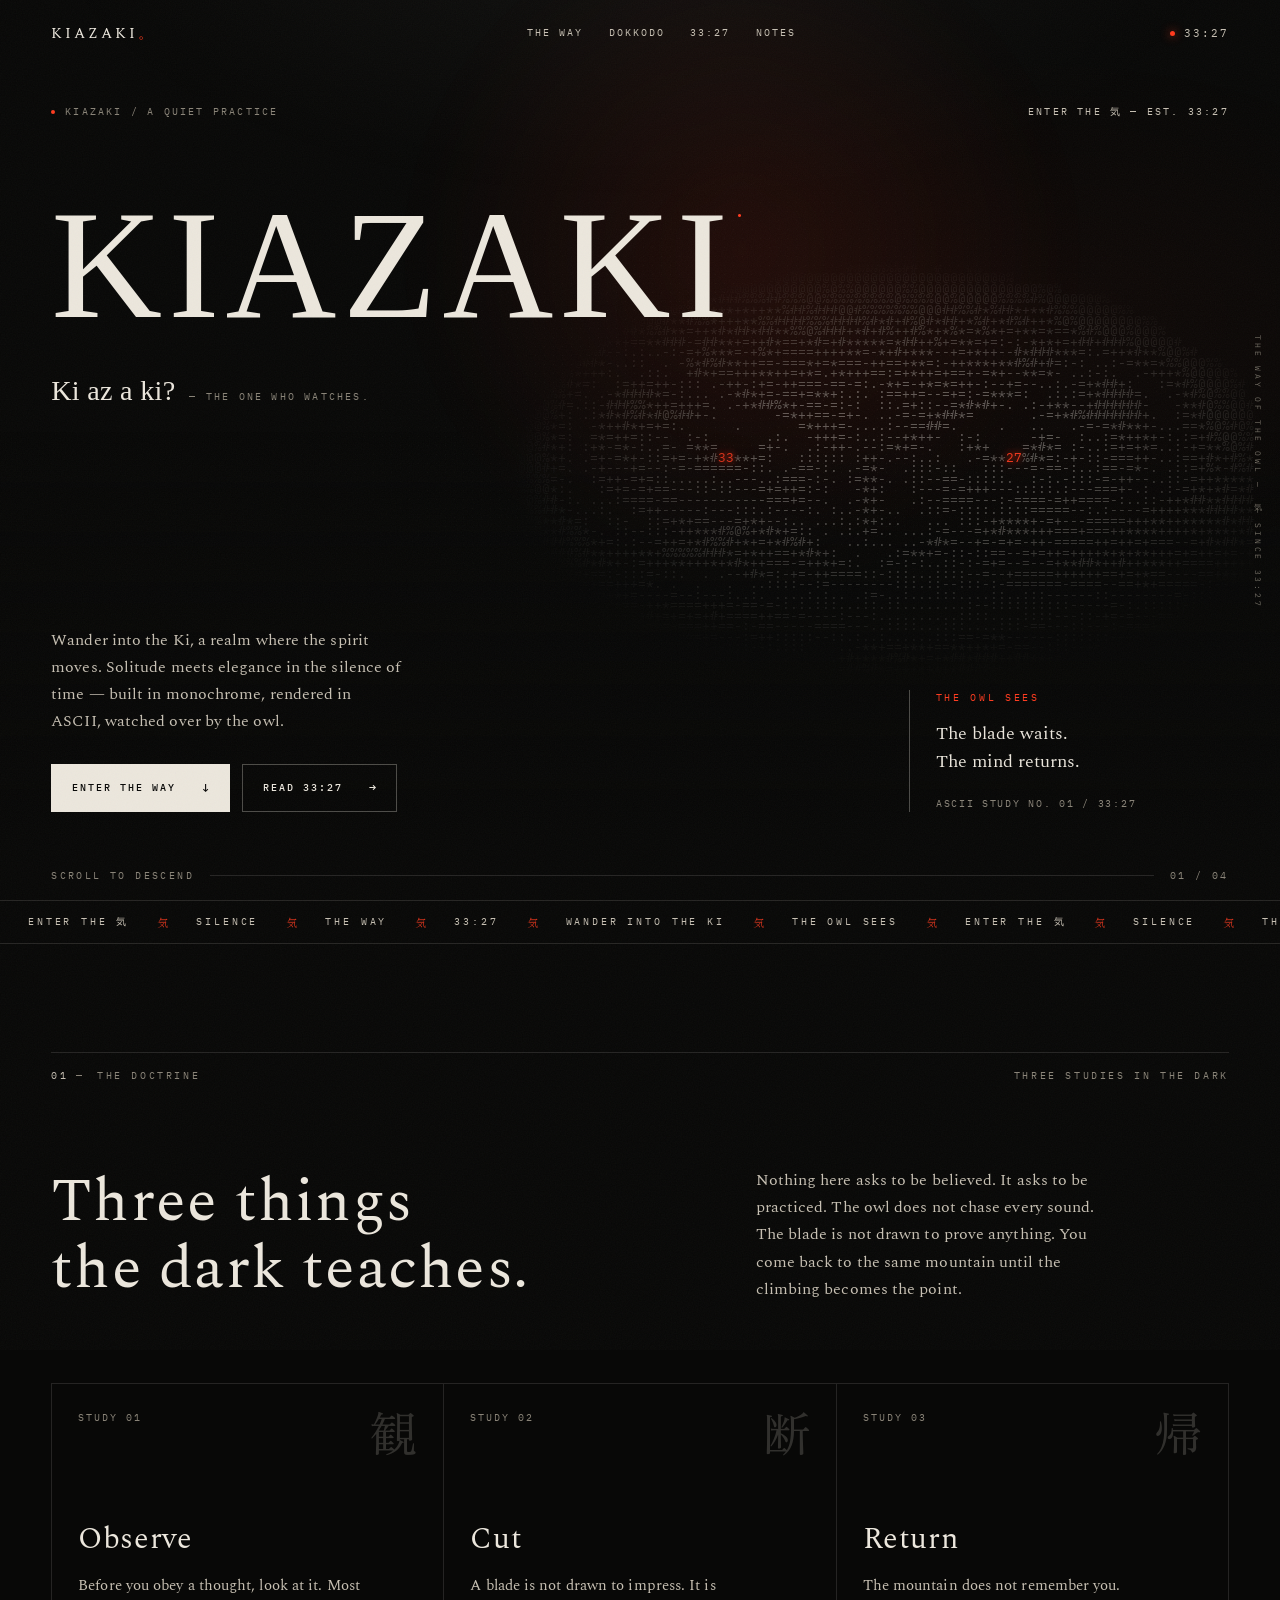
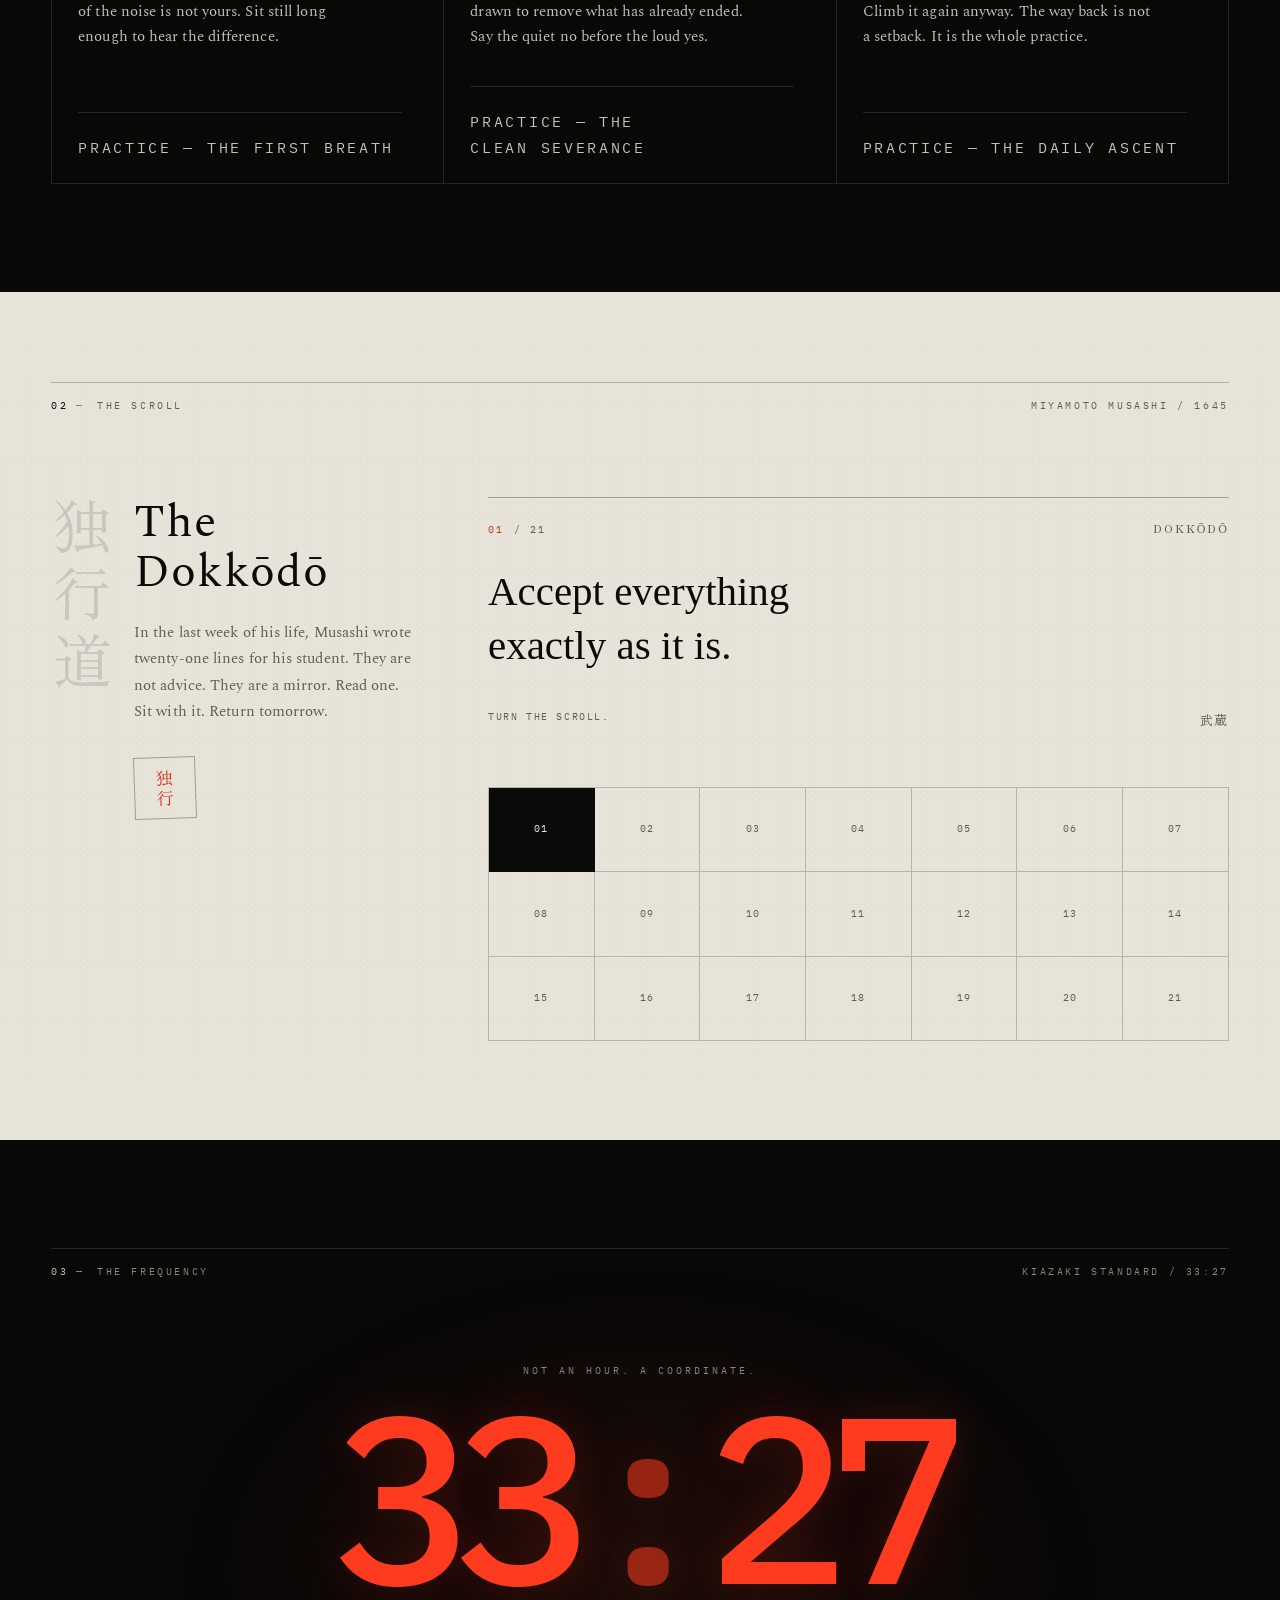
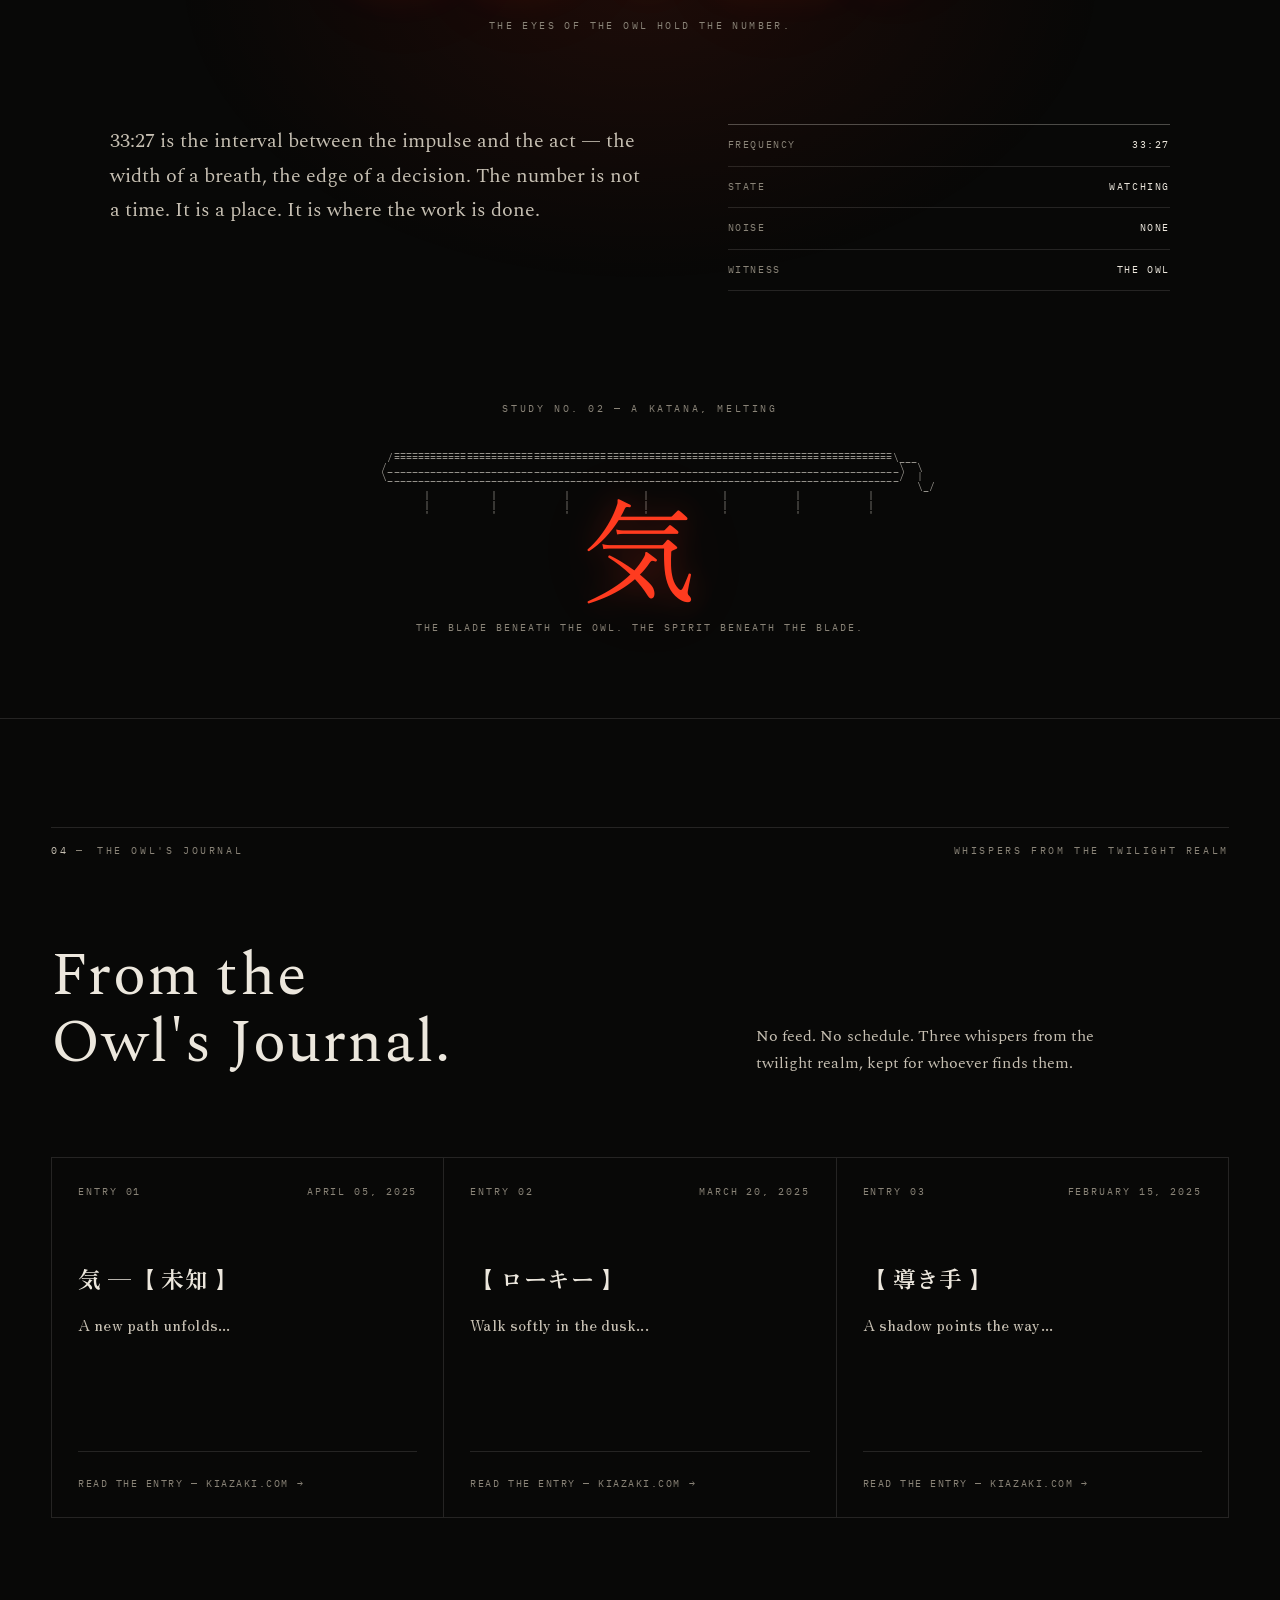
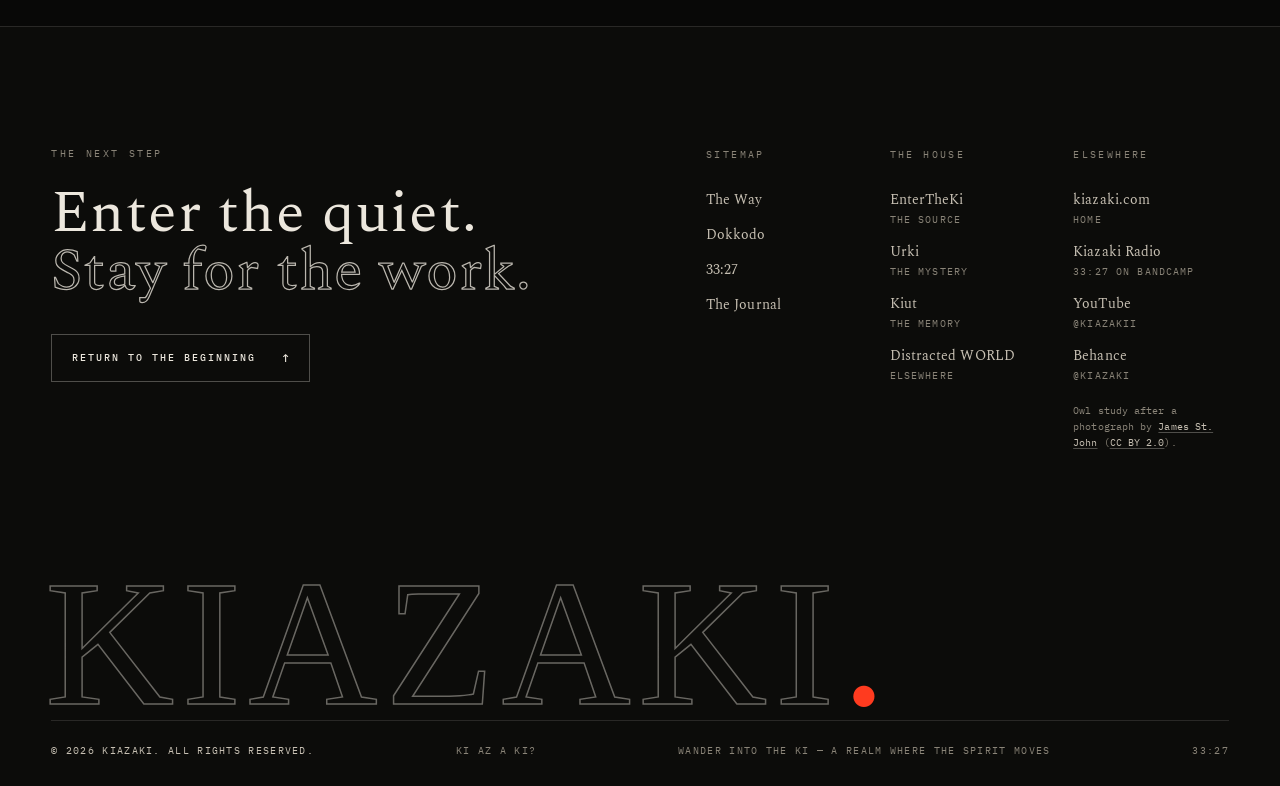
==== public/index.html @ 5e4342d5 "Add files via upload" ====
<!DOCTYPE html>
<html lang="en">
<head>
  <meta charset="utf-8">
  <meta name="viewport" content="width=device-width, initial-scale=1">
  <title>KIAZAKI — The Way of the Owl</title>
  <meta name="description" content="Kiazaki — wander into the Ki, a realm where the spirit moves. Solitude meets elegance in the silence of time. An ASCII owl, a melting katana, and the frequency 33:27.">
  <meta name="theme-color" content="#080807">
  <meta property="og:title" content="KIAZAKI — The Way of the Owl">
  <meta property="og:description" content="Wander into the Ki, a realm where the spirit moves. Here, solitude meets elegance in the silence of time.">
  <meta property="og:type" content="website">
  <link rel="icon" href="data:image/svg+xml,%3Csvg xmlns='http://www.w3.org/2000/svg' viewBox='0 0 64 64'%3E%3Crect width='64' height='64' fill='%23080807'/%3E%3Ccircle cx='23' cy='30' r='9' fill='none' stroke='%23ece7dd' stroke-width='2'/%3E%3Ccircle cx='41' cy='30' r='9' fill='none' stroke='%23ece7dd' stroke-width='2'/%3E%3Ccircle cx='23' cy='30' r='3' fill='%23ff3b1f'/%3E%3Ccircle cx='41' cy='30' r='3' fill='%23ff3b1f'/%3E%3C/svg%3E">
  <link rel="preconnect" href="https://fonts.googleapis.com">
  <link rel="preconnect" href="https://fonts.gstatic.com" crossorigin>
  <link href="https://fonts.googleapis.com/css2?family=IBM+Plex+Mono:wght@400;500&family=IM+Fell+English:ital@0;1&family=Spectral:ital,wght@0,400;0,600;0,700;1,400&family=Zen+Old+Mincho:wght@400;700&display=swap" rel="stylesheet">
  <link rel="stylesheet" href="styles.css">
  <link href="https://fonts.cdnfonts.com/css/colonna-mt" rel="stylesheet">
  <link href="https://fonts.cdnfonts.com/css/library-3-am" rel="stylesheet">
</head>
<body>
  <a class="skip" href="#main">Skip to content</a>
  <div class="scroll-progress" id="scroll-progress" aria-hidden="true"></div>
  <div class="grain" aria-hidden="true"></div>

  <header class="site-head">
    <a class="brand" href="#top" aria-label="Kiazaki, back to top">KIAZAKI<span class="brand-mark">。</span></a>
    <nav class="head-nav" aria-label="Primary">
      <a href="#way">The Way</a>
      <a href="#dokkodo">Dokkodo</a>
      <a href="#frequency">33:27</a>
      <a href="#notes">Notes</a>
    </nav>
    <p class="head-readout"><a class="head-readout-link" href="https://3327.bandcamp.com" target="_blank" rel="noopener" aria-label="Kiazaki radio — 33:27 on Bandcamp" title="Kiazaki radio — 33:27 on Bandcamp"><span class="live-dot" aria-hidden="true"></span>33:27</a></p>
  </header>

  <main id="main">
    <section class="hero" id="top">
      <div class="hero-glow" aria-hidden="true"></div>
      <div class="hero-art" aria-hidden="true">
        <pre class="owl owl--wide" aria-hidden="true">                          %#                 #%%%%%%##  #   #%
                         ###%%###%%%@@@@@@@@@@@@@@@@@@@@@@@@@@@@@%
                       ## %%%%%@@@@@@@@@@@%@%%@@@@@@%%@@@@@@@@@@@@@@@%@%
                    %%%@%@%#*###%%%##%%%@@%%%%%%%%%@%%%%@@%@@@@@%%%%#%@@@@@@@%
                  %@@@@@%%#****+*++**%##%###@@#%%%%%%%@@@##%%#*%##*+**#%%%@@@@@%%
               #@@@@@@#**#%%*+++**%%####%%%####%#*#+#%@#*##+*%#+*#%#++*%@%@@@@@@@@%%
             #%%###*%%#**=++*#*##*##**%%@%###+*#+#%++#%*+*%*=*%*+=+**=*==*%#%@@@%@@@%
           #@@%**+==**###-=##**+=++#*==+*#=+#*****=*##++%+=**=+=:-:-*+*+=+##+###%@@@@@#
          %@%%#--:.:..-:-=+%***=-+%*+====++++**=-*+#+***--+=+*++--#*###***=:.=++*#**%@@%#
         %@@##*-..::  . -%*#%#**++==-===*+=*===-++==+**=:-++***+**#%#+#=:-: ..:-=**=*%%@@@%%
        @@%*+++:.  .::.  +#*+==+++**++=+*=.+*+++==:=+*++=+==+-=*+--**=*- ..:-:.  .-+++*%@@@@@%
      *@@%#*=:  :=++=++-::: .-++-:+=-++===-==-=:.-*+=-+*=*=++-:--+=--..:.-=+*##+:   :=*#%@@@@%#
      @%%%+=. .-*####*=-:... .-*#*+=-==+=**+:.:. :==++=--=+=:-=***=:  .:.:=+*####=.  .-*#%@%%@@
      %@%#=.::-###%%*++=+++=. .-+*##%*+-==-=:-:  ::.=+::--=*#*#+-. .:-+**--+######-   -**#@%%@@#
   @@@@@%+: .:*#*#%#*#@%##+-.       -=*++==-=+-. ..-=-=+*##*=       .-=+*#%#######+.  :=*#@@@@@@
   @@@@%*=:  -*++#*+=+=:.      .       =*+++=-....:--==##=.     .   ..   .-=-=*#**+-...==*%@%#@%
  #%@@@%*=:  =*=++=::--  :-:       .:.  -+++=-:..:--+*++-  :-:      -+=-  :..:=*++*+-:.:=+#%@@%%
 %%%@@%#*+: :+*-=*-:..=- =**=     =+-.  .:-++-.--:=*+=-.   :+*+    =*#*= :-..:=+=+*=..:-+=**%@%#
 %@@@@@%*+. .=+-=*+-::=+=-+*#<span class="owl-eye">3</span><span class="owl-eye">3</span>**+=:   :::::: :++-.--:..:   .-=**<span class="owl-eye">2</span><span class="owl-eye">7</span>%#*=:-+-::-===++-..:==+#*+#%*
 *%%@@@#+=. .-+---+=--:-=-======-::. .-==-:. .-=*-  .:::-::   :::---=-==-:..:==-=*-. .::=+%*-#%#
#*#@%%%%=-.  :=++-=+=::.....:..---..:===-:-. :=**-. .::--==-:::::.  :-:.-:::-=-++--..::-=++*****
  *@%%@@*:.   :=+=-=+==---::-::---=+=++=:-:   -*+:   :---=-=+++---:::::.:---===+-.: .:-=+*+*#=*#
  %%%@%##-:. ...:====-==-----------===+=--.  .-*+-   .:--====---:-====-=++====-:..::-++*##**####
  #%*%%##*-...:.  :=++-----:---:::.:----:. :..-*+-..  .::=-::::.::::=====--:.:----=++++***####**
  *%%#%**#*=:  ::-  ::=+*+==---=+*+--:.. ...:.:*+:..   ... :::-+****+-=+---=====+++**++*****#*##
  *#%@%**#%%*-. ::--:::-++***#%@%+*#*+=:: . .:.+=.. ...:-=---=+*#***+++===+===++****++++*+***+*#
   *%%%###%%%*+=:.:--=++=+*#%%#+*+=+*#%#+:   ..:... ..-*#*=--+=-=+=-++-=====++=++=+===--=+#*##*=
    #%#####%#**++++**+%%%%%###*=+*++==+*#*+:  .   .:=**+=-::-::==--=+=++=++++*+*+**+++=+=++=+=-+
    ***##%%%#*#*+-:=+++**+++*+*#*++===-=++*+=:.  :=-:-:..::-:-=+=--=--=+**##*++#++***++====+++++
    +*###*+=+==:-:::=-::.  . .--+#*=:-+=-++====::-:::...::::--=--+=====++++++==+=+*==----==+****
     ##***+==+==+++=*. .  .   .  ..::::--:=--------:::.::--:::-:-=======-====--==+*+=====-:--==+
     *#*++==+==+*+=----=--:---:..:. ....:.:.. .:=-..:...:::....::..:::------::--------=-:::----+
      *#*+*###*#*==-++*====+++=-==-=-:.:.:::...::.::........:--::::::::::-----=-:.:::::-:::..:=*
      **##*+%##= .-*#+=+=+=+#+====++==-=----:---:..........::::....::::---::-+=-=---==--:-=:--=+
       #*=-#%#*=-=+====-===++==-:-==-----====---..::::...:::....:::-==---::---:-===+*+=--:-:::::
        =-+#####--==-======+=---:=++:::::--::.:..:......:::==-=**------:::::::-++*+++-..:-:.....
        :=*#%#%=:---=-===--:--:::--:.:::    ..-**+==+**+==**++*+=-==--:::--+=+++*++===::--:..::-
          ##%%=--=--===-:::-::.::... ..    .+#+***#%#*+=+*##*###++##**+=-==-==-*++*##%%****++***
           #%#=-=+=-==-----:    .   ....:::-=##%#*=+++++*+*####*=+#+====---:--=+++##########*+*+
            #+=+-:=-::-:..  . ....:.......:-=-+*%%##*##*+**#**+++==-=+=-=+==*##*++*##*#%@###+#+*
            #-++..::.::.. .....:::::.... ...=-==--=+=--=*##*+=+=++--=-=+*#**#====**##*####**++==</pre>
      </div>

      <div class="shell hero-shell">
        <div class="hero-kicker">
          <p class="kicker"><span class="kicker-dot" aria-hidden="true"></span>Kiazaki / A quiet practice</p>
          <p class="kicker kicker-alt">Enter The 気 — Est. 33:27</p>
        </div>

        <div class="hero-title-wrap">
          <h1 class="hero-title" aria-label="Kiazaki">
            <span class="hero-word" aria-hidden="true"><span class="lt" style="--i:0">K</span><span class="lt" style="--i:1">I</span><span class="lt" style="--i:2">A</span><span class="lt" style="--i:3">Z</span><span class="lt" style="--i:4">A</span><span class="lt" style="--i:5">K</span><span class="lt" style="--i:6">I</span></span><span class="hero-dot" aria-hidden="true">.</span>
          </h1>
          <p class="hero-hu"><span class="hu" lang="hu">Ki az a ki?</span><span class="hu-en">— The one who watches.</span></p>
        </div>

        <div class="hero-owl-mobile" aria-hidden="true">
          <pre class="owl owl--compact" aria-hidden="true">               ##     ####%%%%%%%##%#
              #%%%%@@@@@@@@@@@@@@@@@@@@%%%
           %@@%%****###%%%%%%%%%@%%%#%#**%@@@%#
         %@@@#******###%%#*###*%#***#+**+*#%@@@@%
       %#+==+*+=#*++#++**********++++--+*++*+##%@@#
     #@#*:..  =##*+++==+=++=+=+*=-+*++*##*-: :-++#@@##
    %@#=:.:-=::=-=+=+=++-=+=-==++++=-+==-: -==: :=*@@@%
   #@%=.:*##*=-:.:+*++==+=:..===--+=++=..--=###=  =#%%@%
  %@@+..*###*#*=: . -=++===. .--+*+-   .-=+**###- :*%@%@
 #@@#= :+++-=: :.      =++-..-=+*:.:   .-: ::=*++::=*@%%
 %@@#+ -+=+::-:*<span class="owl-eye">3</span><span class="owl-eye">3</span> -=: .-=:---=-.  =+-<span class="owl-eye">2</span><span class="owl-eye">7</span>#=:-.-=++.:=+*%#
*%@@#= :+===:---===-..--:..++..:::. :--==--::==+:.:-*+*#
 #%%#:  -+==--::::---=+-: .++  :-===-:::::--===:..-++**#
 #%%#+....-===----::-==-:..++. .-----:--====--::-++####*
 *%%*#*:.::::-++=+*+==:. ..==.  .:::=**+==---=++**+****#
  #%##%#=:-==+*#%%*++**+: .:. .-++-==++=+===+++++===***+
  *#####*+==*#****+*+==**=: .:-=-:::-=-==+***+*+*++=++++
  *##*=+---=-.   .-=-:--===---:..::--=====+++==++==--=+*
   #*++++*+-------.:...::..:-::.:::.:::::---:-------::-=
    #**%*--+++=+*+==+=------.......::..::----=-:-=-:-:-+
    *=*#*===-===+---+-----::.....:---=:---:::-=+++-::...
     =#%*---==---::::.:. .-=++++==**#+++=-:-==++++=-=:-=
      ##=====-::. .. ....-*##***+**##+*++==--+++##%##***
       *+-:-::.....::....--++*+++**+=+=-==*+**=+###%#*++</pre>
        </div>

        <div class="hero-foot">
          <div class="hero-lede">
            <p>Wander into the Ki, a realm where the spirit moves. Solitude meets elegance in the silence of time — built in monochrome, rendered in ASCII, watched over by the owl.</p>
            <div class="hero-cta">
              <a class="btn btn-solid" href="#dokkodo">Enter the Way <span aria-hidden="true">↓</span></a>
              <a class="btn btn-ghost" href="#frequency">Read 33:27 <span aria-hidden="true">→</span></a>
            </div>
          </div>
          <aside class="hero-aside" aria-label="Study note">
            <p class="aside-label">The owl sees</p>
            <p class="aside-line">The blade waits.<br>The mind returns.</p>
            <p class="aside-meta">ASCII study No. 01 / 33:27</p>
          </aside>
        </div>
      </div>

      <p class="hero-rail" aria-hidden="true">The Way of the Owl — 気 — Since 33:27</p>
      <div class="hero-bottom" aria-hidden="true">
        <span>Scroll to descend</span>
        <span class="hero-line"></span>
        <span>01 / 04</span>
      </div>
    </section>

    <div class="ticker" aria-hidden="true">
      <div class="ticker-track">
        <div class="ticker-group">
          <span>Enter The 気</span><span class="tick-sep">気</span><span>Silence</span><span class="tick-sep">気</span><span>The Way</span><span class="tick-sep">気</span><span>33:27</span><span class="tick-sep">気</span><span>Wander into the Ki</span><span class="tick-sep">気</span><span>The owl sees</span><span class="tick-sep">気</span>
        </div>
        <div class="ticker-group">
          <span>Enter The 気</span><span class="tick-sep">気</span><span>Silence</span><span class="tick-sep">気</span><span>The Way</span><span class="tick-sep">気</span><span>33:27</span><span class="tick-sep">気</span><span>Wander into the Ki</span><span class="tick-sep">気</span><span>The owl sees</span><span class="tick-sep">気</span>
        </div>
      </div>
    </div>

    <section class="section doctrine" id="way">
      <div class="shell">
        <div class="section-head">
          <p class="label"><span class="label-idx">01</span> The Doctrine</p>
          <p class="label label-right">Three studies in the dark</p>
        </div>

        <div class="doctrine-intro">
          <h2 class="reveal">Three things<br>the dark teaches.</h2>
          <p class="lede reveal">Nothing here asks to be believed. It asks to be practiced. The owl does not chase every sound. The blade is not drawn to prove anything. You come back to the same mountain until the climbing becomes the point.</p>
        </div>

        <div class="cards">
          <article class="card reveal">
            <div class="card-top"><span class="mono">Study 01</span><span class="kanji" aria-hidden="true">観</span></div>
            <h3>Observe</h3>
            <p>Before you obey a thought, look at it. Most of the noise is not yours. Sit still long enough to hear the difference.</p>
            <p class="card-foot">Practice — the first breath</p>
          </article>
          <article class="card reveal">
            <div class="card-top"><span class="mono">Study 02</span><span class="kanji" aria-hidden="true">断</span></div>
            <h3>Cut</h3>
            <p>A blade is not drawn to impress. It is drawn to remove what has already ended. Say the quiet no before the loud yes.</p>
            <p class="card-foot">Practice — the clean severance</p>
          </article>
          <article class="card reveal">
            <div class="card-top"><span class="mono">Study 03</span><span class="kanji" aria-hidden="true">帰</span></div>
            <h3>Return</h3>
            <p>The mountain does not remember you. Climb it again anyway. The way back is not a setback. It is the whole practice.</p>
            <p class="card-foot">Practice — the daily ascent</p>
          </article>
        </div>
      </div>
    </section>

    <section class="scroll-sec" id="dokkodo">
      <div class="shell">
        <div class="section-head">
          <p class="label"><span class="label-idx">02</span> The Scroll</p>
          <p class="label label-right">Miyamoto Musashi / 1645</p>
        </div>

        <div class="scroll-layout">
          <aside class="scroll-aside reveal">
            <p class="vertical-kanji" aria-hidden="true">独行道</p>
            <div class="scroll-intro">
              <h2>The Dokkōdō</h2>
              <p>In the last week of his life, Musashi wrote twenty-one lines for his student. They are not advice. They are a mirror. Read one. Sit with it. Return tomorrow.</p>
              <div class="seal" aria-hidden="true"><span>独<br>行</span></div>
            </div>
          </aside>

          <div class="scroll-body reveal">
            <div class="precept" id="precept">
              <div class="precept-num">
                <span id="precept-num" class="precept-n">01</span>
                <span class="precept-of">/ 21</span>
                <span class="precept-lab">Dokkōdō</span>
              </div>
              <blockquote id="precept-quote" aria-live="polite">Accept everything exactly as it is.</blockquote>
              <p class="precept-hint">Turn the scroll. <span aria-hidden="true">武蔵</span></p>
            </div>

            <div class="precept-nav" role="tablist" aria-label="The twenty-one precepts of the Dokkodo">
              <button type="button" role="tab" aria-selected="true" aria-controls="precept-quote" data-precept="0">01</button>
              <button type="button" role="tab" aria-selected="false" aria-controls="precept-quote" data-precept="1">02</button>
              <button type="button" role="tab" aria-selected="false" aria-controls="precept-quote" data-precept="2">03</button>
              <button type="button" role="tab" aria-selected="false" aria-controls="precept-quote" data-precept="3">04</button>
              <button type="button" role="tab" aria-selected="false" aria-controls="precept-quote" data-precept="4">05</button>
              <button type="button" role="tab" aria-selected="false" aria-controls="precept-quote" data-precept="5">06</button>
              <button type="button" role="tab" aria-selected="false" aria-controls="precept-quote" data-precept="6">07</button>
              <button type="button" role="tab" aria-selected="false" aria-controls="precept-quote" data-precept="7">08</button>
              <button type="button" role="tab" aria-selected="false" aria-controls="precept-quote" data-precept="8">09</button>
              <button type="button" role="tab" aria-selected="false" aria-controls="precept-quote" data-precept="9">10</button>
              <button type="button" role="tab" aria-selected="false" aria-controls="precept-quote" data-precept="10">11</button>
              <button type="button" role="tab" aria-selected="false" aria-controls="precept-quote" data-precept="11">12</button>
              <button type="button" role="tab" aria-selected="false" aria-controls="precept-quote" data-precept="12">13</button>
              <button type="button" role="tab" aria-selected="false" aria-controls="precept-quote" data-precept="13">14</button>
              <button type="button" role="tab" aria-selected="false" aria-controls="precept-quote" data-precept="14">15</button>
              <button type="button" role="tab" aria-selected="false" aria-controls="precept-quote" data-precept="15">16</button>
              <button type="button" role="tab" aria-selected="false" aria-controls="precept-quote" data-precept="16">17</button>
              <button type="button" role="tab" aria-selected="false" aria-controls="precept-quote" data-precept="17">18</button>
              <button type="button" role="tab" aria-selected="false" aria-controls="precept-quote" data-precept="18">19</button>
              <button type="button" role="tab" aria-selected="false" aria-controls="precept-quote" data-precept="19">20</button>
              <button type="button" role="tab" aria-selected="false" aria-controls="precept-quote" data-precept="20">21</button>
            </div>
          </div>
        </div>
      </div>
    </section>

    <section class="frequency" id="frequency">
      <div class="shell">
        <div class="section-head">
          <p class="label"><span class="label-idx">03</span> The Frequency</p>
          <p class="label label-right">Kiazaki standard / 33:27</p>
        </div>

        <div class="freq-stage reveal">
          <p class="freq-overline">Not an hour. A coordinate.</p>
          <p class="freq-display" aria-label="Thirty-three twenty-seven"><span>33</span><span class="freq-colon" aria-hidden="true">:</span><span>27</span></p>
          <p class="freq-caption">The eyes of the owl hold the number.</p>
        </div>

        <div class="freq-copy reveal">
          <p class="freq-lede">33:27 is the interval between the impulse and the act — the width of a breath, the edge of a decision. The number is not a time. It is a place. It is where the work is done.</p>
          <div class="freq-readouts" aria-label="Frequency readouts">
            <div><span>Frequency</span><span>33:27</span></div>
            <div><span>State</span><span>Watching</span></div>
            <div><span>Noise</span><span>None</span></div>
            <div><span>Witness</span><span>The owl</span></div>
          </div>
        </div>

        <div class="blade-wrap reveal">
          <p class="blade-label">Study No. 02 — A katana, melting</p>
          <pre class="katana" aria-hidden="true">        __________________________________________________________________________________
       /==================================================================================\___
      /____________________________________________________________________________________\  \
      \____________________________________________________________________________________/  |
                                                                                              \_/
             |          |           |            |            |           |           |
             |          |           |            |            |           |           |
             '          '           '            '            '           '           '</pre>
          <p class="blade-kanji" aria-hidden="true">気</p>
          <p class="blade-foot">The blade beneath the owl. The spirit beneath the blade.</p>
        </div>
      </div>
    </section>

    <section class="section notes" id="notes">
      <div class="shell">
        <div class="section-head">
          <p class="label"><span class="label-idx">04</span> The Owl's Journal</p>
          <p class="label label-right">Whispers from the twilight realm</p>
        </div>

        <div class="notes-intro">
          <h2 class="reveal">From the<br>Owl's Journal.</h2>
          <p class="lede reveal">No feed. No schedule. Three whispers from the twilight realm, kept for whoever finds them.</p>
        </div>

        <div class="notes-grid">
          <article class="note reveal">
            <div class="note-meta"><span>Entry 01</span><span>April 05, 2025</span></div>
            <h3>気 —【 未知 】</h3>
            <p>A new path unfolds...</p>
            <a class="note-tags" href="https://kiazaki.com/post/post-1" target="_blank" rel="noopener">Read the entry — kiazaki.com</a>
          </article>
          <article class="note reveal">
            <div class="note-meta"><span>Entry 02</span><span>March 20, 2025</span></div>
            <h3>【 ローキー 】</h3>
            <p>Walk softly in the dusk...</p>
            <a class="note-tags" href="https://kiazaki.com/post/post-2" target="_blank" rel="noopener">Read the entry — kiazaki.com</a>
          </article>
          <article class="note reveal">
            <div class="note-meta"><span>Entry 03</span><span>February 15, 2025</span></div>
            <h3>【 導き手 】</h3>
            <p>A shadow points the way...</p>
            <a class="note-tags" href="https://kiazaki.com/post/post-3" target="_blank" rel="noopener">Read the entry — kiazaki.com</a>
          </article>
        </div>
      </div>
    </section>

    <footer class="site-foot">
      <div class="shell">
        <div class="foot-top">
          <div class="foot-call reveal">
            <p class="label">The next step</p>
            <h2>Enter the quiet.<br><span class="hollow">Stay for the work.</span></h2>
            <a class="btn btn-ghost foot-cta" href="#top">Return to the beginning <span aria-hidden="true">↑</span></a>
          </div>

          <div class="foot-cols">
            <div class="foot-col">
              <h3>Sitemap</h3>
              <a href="#way">The Way</a>
              <a href="#dokkodo">Dokkodo</a>
              <a href="#frequency">33:27</a>
              <a href="#notes">The Journal</a>
            </div>
            <div class="foot-col">
              <h3>The House</h3>
              <a href="https://entertheki.com" target="_blank" rel="noopener">EnterTheKi <em>the source</em></a>
              <a href="https://urki.bandcamp.com" target="_blank" rel="noopener">Urki <em>the mystery</em></a>
              <a href="https://kiazaki.com" target="_blank" rel="noopener">Kiut <em>the memory</em></a>
              <a href="https://x.com/Kiazaki" target="_blank" rel="noopener">Distracted WORLD <em>elsewhere</em></a>
            </div>
            <div class="foot-col">
              <h3>Elsewhere</h3>
              <a href="https://kiazaki.com" target="_blank" rel="noopener">kiazaki.com <em>home</em></a>
              <a href="https://3327.bandcamp.com" target="_blank" rel="noopener">Kiazaki Radio <em>33:27 on Bandcamp</em></a>
              <a href="https://www.youtube.com/@Kiazakii" target="_blank" rel="noopener">YouTube <em>@Kiazakii</em></a>
              <a href="https://www.behance.net/kiazaki" target="_blank" rel="noopener">Behance <em>@kiazaki</em></a>
              <span class="credit">Owl study after a photograph by <a href="https://commons.wikimedia.org/wiki/File:Bubo_virginianus_(great_horned_owl).jpg" target="_blank" rel="noopener">James St. John</a> (<a href="https://creativecommons.org/licenses/by/2.0/" target="_blank" rel="noopener">CC BY 2.0</a>).</span>
            </div>
          </div>
        </div>

        <p class="foot-word" aria-hidden="true">KIAZAKI<span class="foot-dot">.</span></p>

        <div class="foot-bar">
          <span>© <span id="year">2026</span> Kiazaki. All rights reserved.</span>
          <span>Ki az a ki?</span>
          <span>Wander into the Ki — a realm where the spirit moves</span>
          <span>33:27</span>
        </div>
      </div>
    </footer>
  </main>

  <script src="main.js"></script>
</body>
</html>
---- public/styles.css ----
/* ============================================================
   KIAZAKI — a quiet practice
   Monochrome, ember, ink. Set in Jakarta Sans + IBM Plex Mono.
   ============================================================ */

:root {
  --ink: #080807;
  --ink-soft: #0c0c0a;
  --paper: #ece7dd;
  --paper-dim: #c7c0b3;
  --muted: #8a8478;
  --line: rgba(236, 231, 221, 0.13);
  --line-strong: rgba(236, 231, 221, 0.3);
  --ember: #ff3b1f;
  --ember-dim: #d2321b;
  --paper-sec: #e8e3d9;
  --paper-ink: #0a0a09;
  --paper-muted: #615c53;
  --sans: "Spectral", Georgia, "Times New Roman", serif;
  --fell: "IM Fell English", Georgia, serif;
  --display: "LIBRARY 3 AM", "IM Fell English", Georgia, serif;
  --heading: "Colonna MT", "Spectral", Georgia, serif;
  --mono: "IBM Plex Mono", "SFMono-Regular", Consolas, monospace;
  --jp: "Zen Old Mincho", "Hiragino Mincho ProN", "Yu Mincho", serif;
  --ease: cubic-bezier(0.22, 0.68, 0.2, 1);
  --shell: 1480px;
}

*,
*::before,
*::after {
  box-sizing: border-box;
}

html {
  scroll-behavior: smooth;
  scroll-padding-top: 84px;
  -webkit-text-size-adjust: 100%;
}

body {
  margin: 0;
  background: var(--ink);
  color: var(--paper);
  font-family: var(--sans);
  font-size: 17px;
  line-height: 1.65;
  font-weight: 400;
  letter-spacing: 0.005em;
  -webkit-font-smoothing: antialiased;
  -moz-osx-font-smoothing: grayscale;
  overflow-x: hidden;
}

body::before {
  content: "";
  position: fixed;
  inset: 0;
  z-index: 0;
  pointer-events: none;
  background:
    radial-gradient(ellipse 80% 55% at 50% -10%, rgba(236, 231, 221, 0.045), transparent 60%),
    radial-gradient(ellipse 55% 45% at 82% 35%, rgba(255, 59, 31, 0.035), transparent 65%);
}

::selection {
  background: var(--ember);
  color: var(--ink);
}

a {
  color: inherit;
  text-decoration: none;
}

p,
h1,
h2,
h3,
h4,
blockquote,
figure {
  margin: 0;
}

img,
pre {
  max-width: 100%;
}

button {
  font: inherit;
}

:focus-visible {
  outline: 1px solid var(--ember);
  outline-offset: 4px;
}

* {
  scrollbar-width: thin;
  scrollbar-color: #37342d var(--ink);
}

::-webkit-scrollbar {
  width: 9px;
}
::-webkit-scrollbar-track {
  background: var(--ink);
}
::-webkit-scrollbar-thumb {
  background: #37342d;
  border: 3px solid var(--ink);
}

/* ---------- texture ---------- */

.grain {
  position: fixed;
  inset: -50%;
  z-index: 90;
  width: 200%;
  height: 200%;
  pointer-events: none;
  opacity: 0.045;
  background-image: url("data:image/svg+xml,%3Csvg xmlns='http://www.w3.org/2000/svg' width='220' height='220'%3E%3Cfilter id='n'%3E%3CfeTurbulence type='fractalNoise' baseFrequency='0.82' numOctaves='4' stitchTiles='stitch'/%3E%3C/filter%3E%3Crect width='100%25' height='100%25' filter='url(%23n)' opacity='0.85'/%3E%3C/svg%3E");
  animation: grain 1.6s steps(2) infinite;
}

@keyframes grain {
  0% { transform: translate(0, 0); }
  50% { transform: translate(-2%, 1%); }
  100% { transform: translate(1%, -1%); }
}

.skip {
  position: fixed;
  top: 12px;
  left: 12px;
  z-index: 200;
  transform: translateY(-150%);
  background: var(--paper);
  color: var(--ink);
  padding: 10px 16px;
  font-family: var(--mono);
  font-size: 10px;
  letter-spacing: 0.12em;
  text-transform: uppercase;
  transition: transform 0.2s;
}
.skip:focus {
  transform: translateY(0);
}

/* ---------- scroll progress ---------- */

.scroll-progress {
  position: fixed;
  top: 0;
  left: 0;
  right: 0;
  height: 2px;
  z-index: 120;
  background: linear-gradient(90deg, var(--ember), rgba(255, 59, 31, 0.25));
  transform: scaleX(0);
  transform-origin: 0 50%;
  opacity: 0.75;
  pointer-events: none;
}

/* ---------- shell + shared type ---------- */

.shell {
  width: 100%;
  max-width: var(--shell);
  margin: 0 auto;
  padding-left: clamp(20px, 4vw, 64px);
  padding-right: clamp(20px, 4vw, 64px);
}

.mono {
  font-family: var(--mono);
  font-size: 10px;
  letter-spacing: 0.2em;
  text-transform: uppercase;
}

.label {
  display: flex;
  align-items: center;
  gap: 12px;
  font-family: var(--mono);
  font-size: 10px;
  font-weight: 400;
  letter-spacing: 0.26em;
  line-height: 1.4;
  text-transform: uppercase;
  color: var(--muted);
}

.label-idx {
  color: var(--paper-dim);
}

.label-idx::after {
  content: "—";
  margin-left: 8px;
  color: var(--muted);
}

.label-right {
  color: var(--muted);
  text-align: right;
}

.lede {
  max-width: 46ch;
  font-size: 15.5px;
  line-height: 1.75;
  color: var(--paper-dim);
}

p {
  text-wrap: pretty;
}

.hollow {
  color: transparent;
  -webkit-text-stroke: 1.25px rgba(236, 231, 221, 0.78);
}

h2 {
  font-family: var(--heading);
  font-weight: 400;
  letter-spacing: 0.02em;
  line-height: 1.1;
  text-wrap: balance;
}

/* ---------- buttons ---------- */

.btn {
  display: inline-flex;
  align-items: center;
  justify-content: space-between;
  gap: 26px;
  min-height: 48px;
  padding: 14px 20px;
  border: 1px solid var(--line-strong);
  font-family: var(--mono);
  font-size: 10px;
  font-weight: 500;
  letter-spacing: 0.2em;
  line-height: 1;
  text-transform: uppercase;
  white-space: nowrap;
  transition:
    background-color 0.3s var(--ease),
    border-color 0.3s var(--ease),
    color 0.3s var(--ease);
}

.btn span {
  font-size: 12px;
  letter-spacing: 0;
  transition: transform 0.3s var(--ease);
}

.btn-solid {
  background: var(--paper);
  border-color: var(--paper);
  color: var(--ink);
}

.btn-solid:hover {
  background: var(--ember);
  border-color: var(--ember);
  color: var(--ink);
}

.btn-ghost {
  background: transparent;
  color: var(--paper);
}

.btn-ghost:hover {
  border-color: var(--paper);
  background: rgba(236, 231, 221, 0.06);
}

.btn:hover span {
  transform: translate(2px, 0);
}

.btn-solid:hover span {
  transform: translate(0, 3px);
}

/* ---------- header ---------- */

.site-head {
  position: fixed;
  top: 0;
  left: 0;
  right: 0;
  z-index: 100;
  display: flex;
  align-items: center;
  justify-content: space-between;
  gap: 24px;
  padding: 20px clamp(20px, 4vw, 64px);
  border-bottom: 1px solid transparent;
  transition:
    padding 0.35s var(--ease),
    background-color 0.35s var(--ease),
    border-color 0.35s var(--ease);
}

.site-head.is-scrolled {
  padding-top: 13px;
  padding-bottom: 13px;
  background: rgba(8, 8, 7, 0.82);
  border-bottom-color: var(--line);
  -webkit-backdrop-filter: blur(14px);
  backdrop-filter: blur(14px);
}

.brand {
  font-family: var(--heading);
  font-size: 15px;
  font-weight: 400;
  letter-spacing: 0.2em;
  line-height: 1;
  white-space: nowrap;
}

.brand-mark {
  color: var(--ember);
  letter-spacing: 0;
}

.head-nav {
  display: flex;
  align-items: center;
  gap: clamp(14px, 2vw, 30px);
}

.head-nav a {
  position: relative;
  padding: 5px 0;
  font-family: var(--mono);
  font-size: 10px;
  letter-spacing: 0.2em;
  text-transform: uppercase;
  color: var(--paper-dim);
  transition: color 0.25s;
  white-space: nowrap;
}

.head-nav a::after {
  content: "";
  position: absolute;
  left: 0;
  bottom: 0;
  width: 0;
  height: 1px;
  background: var(--ember);
  transition: width 0.3s var(--ease);
}

.head-nav a:hover {
  color: var(--paper);
}

.head-nav a:hover::after {
  width: 100%;
}

.head-readout {
  display: flex;
  align-items: center;
  gap: 9px;
  font-family: var(--mono);
  font-size: 11px;
  letter-spacing: 0.18em;
  color: var(--paper-dim);
  white-space: nowrap;
}

.head-readout-link {
  display: flex;
  align-items: center;
  gap: 9px;
  padding: 4px 0;
  transition: color 0.25s;
}

.head-readout-link:hover {
  color: var(--paper);
}

.live-dot {
  width: 5px;
  height: 5px;
  border-radius: 50%;
  background: var(--ember);
  box-shadow: 0 0 10px rgba(255, 59, 31, 0.8);
  animation: pulse 2.8s ease-in-out infinite;
}

@keyframes pulse {
  0%, 100% { opacity: 1; box-shadow: 0 0 10px rgba(255, 59, 31, 0.8); }
  50% { opacity: 0.35; box-shadow: 0 0 3px rgba(255, 59, 31, 0.3); }
}

/* ---------- hero ---------- */

.hero {
  position: relative;
  display: flex;
  flex-direction: column;
  min-height: 100svh;
  padding-top: 104px;
  overflow: hidden;
  isolation: isolate;
}

.hero::before {
  content: "";
  position: absolute;
  inset: 0;
  z-index: 0;
  pointer-events: none;
  background-image: radial-gradient(rgba(236, 231, 221, 0.16) 0.5px, transparent 0.6px);
  background-size: 9px 9px;
  opacity: 0.28;
  -webkit-mask-image: radial-gradient(ellipse 70% 60% at 62% 48%, #000 10%, transparent 72%);
  mask-image: radial-gradient(ellipse 70% 60% at 62% 48%, #000 10%, transparent 72%);
}

.hero-glow {
  position: absolute;
  z-index: 0;
  top: 28%;
  left: 58%;
  width: min(760px, 66vw);
  aspect-ratio: 1;
  transform: translate(-50%, -50%);
  border-radius: 50%;
  background: radial-gradient(circle, rgba(255, 59, 31, 0.1), transparent 62%);
  filter: blur(24px);
  pointer-events: none;
}

.hero-art {
  position: absolute;
  z-index: 1;
  inset: 86px 0 30px 0;
  display: flex;
  align-items: center;
  justify-content: flex-end;
  padding-right: clamp(0px, 2vw, 40px);
  pointer-events: none;
  user-select: none;
}

.owl {
  margin: 0;
  font-family: var(--mono);
  font-size: clamp(7px, 1.03vw, 15px);
  font-weight: 400;
  line-height: 0.8;
  white-space: pre;
  letter-spacing: 0;
  color: rgba(236, 231, 221, 0.36);
  -webkit-mask-image: radial-gradient(ellipse 66% 62% at 55% 48%, #000 32%, transparent 78%);
  mask-image: radial-gradient(ellipse 66% 62% at 55% 48%, #000 32%, transparent 78%);
}

.hero-owl-mobile {
  display: none;
}

.hero-art::after {
  content: "";
  position: absolute;
  inset: 0;
  pointer-events: none;
  background: linear-gradient(to bottom, transparent 44%, rgba(8, 8, 7, 0.55) 72%, var(--ink) 96%);
}

.owl--compact {
  display: none;
}

.owl-eye {
  color: var(--ember);
  text-shadow:
    0 0 6px rgba(255, 59, 31, 0.95),
    0 0 22px rgba(255, 59, 31, 0.55),
    0 0 48px rgba(255, 59, 31, 0.25);
  animation: eye-pulse 7s ease-in-out infinite;
}

@keyframes eye-pulse {
  0%, 92%, 100% { opacity: 1; }
  93% { opacity: 0.25; }
  94% { opacity: 1; }
  96% { opacity: 0.55; }
  97% { opacity: 1; }
}

/* owl-wake — the konami easter egg */

.owl-wake .owl {
  color: rgba(236, 231, 221, 0.55);
}

.owl-wake .owl-eye {
  animation: eye-pulse 1.15s ease-in-out infinite;
}

.owl-wake .live-dot,
.owl-wake .kicker-dot {
  animation: pulse 1.15s ease-in-out infinite;
}

.owl-wake .brand-mark {
  animation: brand-pulse 1.15s ease-in-out infinite;
}

@keyframes brand-pulse {
  0%, 100% { opacity: 1; }
  50% { opacity: 0.35; text-shadow: 0 0 12px rgba(255, 59, 31, 0.7); }
}

.hero-shell {
  position: relative;
  z-index: 2;
  display: flex;
  flex: 1;
  flex-direction: column;
}

.hero-kicker {
  display: flex;
  align-items: center;
  justify-content: space-between;
  gap: 24px;
  font-family: var(--mono);
  font-size: 10px;
  letter-spacing: 0.22em;
  text-transform: uppercase;
  color: var(--muted);
}

.kicker {
  display: flex;
  align-items: center;
  gap: 10px;
}

.kicker-dot {
  width: 4px;
  height: 4px;
  border-radius: 50%;
  background: var(--ember);
}

.kicker-alt {
  color: var(--paper-dim);
}

.hero-title-wrap {
  margin-top: clamp(44px, 8vh, 104px);
}

.hero-title {
  display: flex;
  align-items: flex-start;
  gap: 0;
  margin: 0;
  font-family: var(--display);
  font-size: clamp(4rem, 12vw, 11.5rem);
  font-weight: 400;
  letter-spacing: 0.04em;
  line-height: 0.95;
  white-space: nowrap;
}

.hero-word .lt {
  display: inline-block;
  min-width: 0;
}

.js .hero-word .lt {
  opacity: 0;
  transform: translateY(0.22em);
  filter: blur(6px);
  animation: letter-in 0.9s var(--ease) forwards;
  animation-delay: calc(0.25s + var(--i) * 0.07s);
}

@keyframes letter-in {
  to {
    opacity: 1;
    transform: none;
    filter: none;
  }
}

.js .hero-dot {
  opacity: 0;
  animation: dot-in 0.65s var(--ease) 0.85s forwards;
}

@keyframes dot-in {
  from {
    opacity: 0;
    transform: translateY(0.4em);
  }
  to {
    opacity: 1;
    transform: none;
  }
}

.hero-dot.is-pinging {
  animation: dot-ping 0.5s var(--ease);
}

@keyframes dot-ping {
  0% { transform: scale(1); }
  40% { transform: scale(1.55); }
  100% { transform: scale(1); }
}

.hero-dot {
  margin: 0.14em 0 0 0.08em;
  font-size: 0.17em;
  line-height: 1;
  color: var(--ember);
  letter-spacing: 0;
  cursor: pointer;
}

.hero-hu {
  display: flex;
  align-items: baseline;
  gap: 14px;
  margin-top: 30px;
  flex-wrap: wrap;
}

.hu {
  font-family: var(--fell);
  font-size: clamp(1.3rem, 2.2vw, 2.1rem);
  letter-spacing: 0.01em;
  color: var(--paper);
}

.hu-en {
  font-family: var(--mono);
  font-size: 10px;
  letter-spacing: 0.22em;
  text-transform: uppercase;
  color: var(--muted);
}

.hero-foot {
  display: grid;
  grid-template-columns: minmax(0, 1fr) minmax(240px, 320px);
  align-items: end;
  gap: clamp(28px, 5vw, 80px);
  margin-top: auto;
  padding: clamp(48px, 9vh, 96px) 0 56px;
}

.hero-lede p {
  max-width: 44ch;
  font-size: 15.5px;
  line-height: 1.75;
  color: var(--paper-dim);
}

.hero-cta {
  display: flex;
  flex-wrap: wrap;
  gap: 12px;
  margin-top: 28px;
}

.hero-aside {
  padding-left: 26px;
  border-left: 1px solid var(--line-strong);
}

.aside-label {
  font-family: var(--mono);
  font-size: 9.5px;
  letter-spacing: 0.28em;
  text-transform: uppercase;
  color: var(--ember);
}

.aside-line {
  margin-top: 14px;
  font-size: 18px;
  font-weight: 400;
  line-height: 1.55;
  letter-spacing: 0;
}

.aside-meta {
  margin-top: 20px;
  font-family: var(--mono);
  font-size: 9.5px;
  letter-spacing: 0.18em;
  text-transform: uppercase;
  color: var(--muted);
}

.hero-rail {
  position: absolute;
  z-index: 3;
  top: 50%;
  right: 16px;
  writing-mode: vertical-rl;
  font-family: var(--mono);
  font-size: 8px;
  letter-spacing: 0.34em;
  text-transform: uppercase;
  color: var(--muted);
  transform: translateY(-42%);
  opacity: 0.8;
}

.hero-bottom {
  position: relative;
  z-index: 3;
  display: flex;
  align-items: center;
  gap: 16px;
  padding: 0 clamp(20px, 4vw, 64px) 16px;
  font-family: var(--mono);
  font-size: 10px;
  letter-spacing: 0.24em;
  text-transform: uppercase;
  color: var(--muted);
}

.hero-line {
  flex: 1;
  height: 1px;
  background: var(--line);
}

/* ---------- ticker ---------- */

.ticker {
  position: relative;
  z-index: 2;
  overflow: hidden;
  padding: 12px 0;
  border-top: 1px solid var(--line);
  border-bottom: 1px solid var(--line);
  background: var(--ink);
}

.ticker-track {
  display: flex;
  width: max-content;
  animation: marquee 44s linear infinite;
}

.ticker-group {
  display: flex;
  align-items: center;
  flex: none;
}

.ticker-group span {
  padding: 0 28px;
  font-family: var(--mono);
  font-size: 9.5px;
  letter-spacing: 0.3em;
  text-transform: uppercase;
  color: var(--paper-dim);
  white-space: nowrap;
}

.ticker-group .tick-sep {
  padding: 0;
  font-family: var(--jp);
  font-size: 11px;
  letter-spacing: 0;
  color: var(--ember);
  opacity: 0.8;
}

@keyframes marquee {
  to { transform: translateX(-50%); }
}

/* ---------- section scaffolding ---------- */

.section {
  position: relative;
  padding: clamp(84px, 12vh, 150px) 0;
}

.section-head {
  display: flex;
  align-items: flex-start;
  justify-content: space-between;
  gap: 24px;
  padding-top: 16px;
  margin-bottom: clamp(48px, 7vw, 84px);
  border-top: 1px solid var(--line);
}

.doctrine-intro,
.notes-intro {
  display: grid;
  grid-template-columns: minmax(0, 1.15fr) minmax(0, 0.85fr);
  gap: clamp(28px, 5vw, 80px);
  align-items: end;
  margin-bottom: clamp(48px, 7vw, 80px);
}

.doctrine-intro h2,
.notes-intro h2 {
  font-size: clamp(2.5rem, 4.8vw, 4.7rem);
}

/* ---------- doctrine cards ---------- */

.cards {
  display: grid;
  grid-template-columns: repeat(3, minmax(0, 1fr));
  border-top: 1px solid var(--line);
  border-left: 1px solid var(--line);
}

.card {
  display: flex;
  flex-direction: column;
  min-height: 400px;
  padding: 26px 26px 22px;
  border-right: 1px solid var(--line);
  border-bottom: 1px solid var(--line);
  background: transparent;
  transition: background-color 0.45s var(--ease);
}

.card:hover {
  background: rgba(236, 231, 221, 0.025);
}

.card-top {
  display: flex;
  align-items: flex-start;
  justify-content: space-between;
  gap: 20px;
  min-height: 56px;
  font-family: var(--mono);
  font-size: 9.5px;
  letter-spacing: 0.22em;
  text-transform: uppercase;
  color: var(--muted);
}

.kanji {
  font-family: var(--jp);
  font-size: 48px;
  font-weight: 400;
  line-height: 0.9;
  letter-spacing: 0;
  color: rgba(236, 231, 221, 0.18);
  transition:
    color 0.45s var(--ease),
    text-shadow 0.45s var(--ease),
    transform 0.45s var(--ease);
}

.card:hover .kanji {
  color: var(--ember);
  text-shadow: 0 0 32px rgba(255, 59, 31, 0.35);
  transform: translateY(-2px);
}

.card h3 {
  margin-top: 56px;
  font-family: var(--heading);
  font-size: clamp(1.9rem, 2.3vw, 2.4rem);
  font-weight: 400;
  letter-spacing: 0.02em;
  line-height: 1.15;
}

.card p {
  margin-top: 16px;
  max-width: 36ch;
  font-size: 15px;
  line-height: 1.72;
  color: var(--paper-dim);
}

.card-foot {
  margin-top: auto !important;
  padding-top: 22px;
  border-top: 1px solid var(--line);
  font-family: var(--mono);
  font-size: 9.5px;
  letter-spacing: 0.18em;
  line-height: 1.5;
  text-transform: uppercase;
  color: var(--muted);
}

/* ---------- Dokkodo ---------- */

.scroll-sec {
  position: relative;
  padding: clamp(72px, 10vh, 120px) 0 clamp(84px, 11vh, 130px);
  background: var(--paper-sec);
  color: var(--paper-ink);
}

.scroll-sec::before {
  content: "";
  position: absolute;
  inset: 0;
  pointer-events: none;
  background-image: radial-gradient(rgba(10, 10, 9, 0.14) 0.5px, transparent 0.6px);
  background-size: 7px 7px;
  opacity: 0.28;
  -webkit-mask-image: linear-gradient(to bottom, transparent, #000 20%, #000 80%, transparent);
  mask-image: linear-gradient(to bottom, transparent, #000 20%, #000 80%, transparent);
}

.scroll-sec .shell {
  position: relative;
  z-index: 1;
}

.scroll-sec .section-head {
  border-top-color: rgba(10, 10, 9, 0.24);
}

.scroll-sec .label {
  color: var(--paper-muted);
}

.scroll-sec .label-idx {
  color: var(--paper-ink);
}

.scroll-layout {
  display: grid;
  grid-template-columns: minmax(260px, 360px) minmax(0, 1fr);
  gap: clamp(36px, 6vw, 100px);
  align-items: start;
}

.scroll-aside {
  display: flex;
  align-items: flex-start;
  gap: 24px;
}

.vertical-kanji {
  flex: none;
  writing-mode: vertical-rl;
  font-family: var(--jp);
  font-size: clamp(44px, 4.6vw, 64px);
  line-height: 1;
  letter-spacing: 0.14em;
  color: rgba(10, 10, 9, 0.13);
  user-select: none;
}

.scroll-intro h2 {
  font-size: clamp(2.5rem, 3.6vw, 3.6rem);
}

.scroll-intro p {
  max-width: 36ch;
  margin-top: 22px;
  font-size: 15px;
  line-height: 1.75;
  color: var(--paper-muted);
}

.seal {
  display: grid;
  place-items: center;
  width: 62px;
  height: 62px;
  margin-top: 32px;
  border: 1px solid rgba(10, 10, 9, 0.32);
  font-family: var(--jp);
  font-size: 17px;
  line-height: 1.15;
  color: var(--ember-dim);
  text-align: center;
  transform: rotate(-2deg);
}

.scroll-body {
  min-width: 0;
}

.precept {
  padding-top: 20px;
  border-top: 1px solid rgba(10, 10, 9, 0.3);
}

.precept-num {
  display: flex;
  align-items: baseline;
  gap: 10px;
  font-family: var(--mono);
  font-size: 10px;
  letter-spacing: 0.2em;
  text-transform: uppercase;
  color: var(--paper-muted);
}

.precept-n {
  color: var(--ember-dim);
}

.precept-lab {
  margin-left: auto;
  font-family: var(--jp);
  font-size: 12px;
  letter-spacing: 0.16em;
  color: var(--paper-muted);
}

.precept blockquote {
  max-width: 24ch;
  min-height: 3em;
  margin: 26px 0 22px;
  font-family: var(--fell);
  font-size: clamp(1.7rem, 3.2vw, 3rem);
  font-weight: 400;
  letter-spacing: 0;
  line-height: 1.32;
  text-wrap: balance;
  transition:
    opacity 0.22s ease,
    transform 0.22s ease;
}

.precept.is-changing blockquote {
  opacity: 0;
  transform: translateY(6px);
}

.precept-hint {
  display: flex;
  justify-content: space-between;
  gap: 20px;
  font-family: var(--mono);
  font-size: 10px;
  letter-spacing: 0.16em;
  text-transform: uppercase;
  color: var(--paper-muted);
}

.precept-hint span {
  font-family: var(--jp);
  font-size: 13px;
  letter-spacing: 0.12em;
}

.precept-nav {
  display: grid;
  grid-template-columns: repeat(7, minmax(0, 1fr));
  margin-top: clamp(36px, 5vw, 56px);
  border-top: 1px solid rgba(10, 10, 9, 0.22);
  border-left: 1px solid rgba(10, 10, 9, 0.22);
}

.precept-nav button {
  display: grid;
  place-items: center;
  aspect-ratio: 1 / 0.8;
  padding: 0;
  border: 0;
  border-right: 1px solid rgba(10, 10, 9, 0.22);
  border-bottom: 1px solid rgba(10, 10, 9, 0.22);
  background: transparent;
  font-family: var(--mono);
  font-size: 10px;
  letter-spacing: 0.12em;
  color: var(--paper-muted);
  cursor: pointer;
  transition:
    background-color 0.25s var(--ease),
    color 0.25s var(--ease);
}

.precept-nav button:hover {
  background: rgba(10, 10, 9, 0.06);
  color: var(--paper-ink);
}

.precept-nav button[aria-selected="true"] {
  background: var(--paper-ink);
  color: var(--paper);
}

/* ---------- frequency ---------- */

.frequency {
  position: relative;
  overflow: hidden;
  padding: clamp(84px, 12vh, 150px) 0 clamp(72px, 9vh, 120px);
  border-bottom: 1px solid var(--line);
}

.frequency::before {
  content: "";
  position: absolute;
  top: 18%;
  left: 50%;
  width: min(1100px, 120vw);
  aspect-ratio: 1.5;
  transform: translate(-50%, -20%);
  background: radial-gradient(ellipse, rgba(255, 59, 31, 0.09), transparent 60%);
  pointer-events: none;
}

.frequency .shell {
  position: relative;
  z-index: 1;
}

.freq-stage {
  text-align: center;
}

.freq-overline {
  font-family: var(--mono);
  font-size: 10px;
  letter-spacing: 0.3em;
  text-transform: uppercase;
  color: var(--muted);
}

.freq-display {
  display: flex;
  align-items: center;
  justify-content: center;
  margin: 18px 0 0;
  font-family: var(--mono);
  font-size: clamp(5rem, 18.5vw, 17.5rem);
  font-weight: 500;
  letter-spacing: -0.09em;
  line-height: 0.82;
  color: var(--ember);
  text-shadow:
    0 0 40px rgba(255, 59, 31, 0.16),
    0 0 120px rgba(255, 59, 31, 0.08);
  font-variant-numeric: tabular-nums;
}

.freq-colon {
  margin: 0 0.04em 0 0.02em;
  opacity: 0.55;
  animation: colon 5s steps(1) infinite;
}

@keyframes colon {
  0%, 88%, 100% { opacity: 0.55; }
  90%, 94% { opacity: 0.12; }
}

.js .freq-display {
  animation: freq-breathe 7s ease-in-out infinite;
}

@keyframes freq-breathe {
  0%, 100% {
    text-shadow:
      0 0 40px rgba(255, 59, 31, 0.16),
      0 0 120px rgba(255, 59, 31, 0.08);
  }
  50% {
    text-shadow:
      0 0 66px rgba(255, 59, 31, 0.3),
      0 0 170px rgba(255, 59, 31, 0.15);
  }
}

.freq-caption {
  margin-top: 26px;
  font-family: var(--mono);
  font-size: 10px;
  letter-spacing: 0.24em;
  text-transform: uppercase;
  color: var(--muted);
}

.freq-copy {
  display: grid;
  grid-template-columns: minmax(0, 1.1fr) minmax(260px, 0.9fr);
  gap: clamp(32px, 6vw, 90px);
  max-width: 1060px;
  margin: clamp(50px, 8vw, 90px) auto 0;
}

.freq-lede {
  font-size: clamp(1.1rem, 1.6vw, 1.35rem);
  line-height: 1.68;
  letter-spacing: 0;
  color: var(--paper-dim);
}

.freq-readouts {
  border-top: 1px solid var(--line-strong);
}

.freq-readouts div {
  display: flex;
  justify-content: space-between;
  gap: 20px;
  padding: 12px 0;
  border-bottom: 1px solid var(--line);
  font-family: var(--mono);
  font-size: 10px;
  letter-spacing: 0.16em;
  text-transform: uppercase;
}

.freq-readouts span:first-child {
  color: var(--muted);
}

.freq-readouts span:last-child {
  color: var(--paper);
}

.blade-wrap {
  position: relative;
  margin-top: clamp(64px, 9vw, 110px);
  text-align: center;
}

.blade-label {
  font-family: var(--mono);
  font-size: 10px;
  letter-spacing: 0.26em;
  text-transform: uppercase;
  color: var(--muted);
}

.katana {
  display: inline-block;
  margin: 26px 0 0;
  padding: 0;
  font-family: var(--mono);
  font-size: clamp(4.5px, 1.25vw, 10px);
  line-height: 0.95;
  white-space: pre;
  color: rgba(236, 231, 221, 0.62);
  text-align: left;
}

.blade-kanji {
  position: relative;
  margin-top: -0.35em;
  font-family: var(--jp);
  font-size: clamp(4.5rem, 9vw, 7.5rem);
  line-height: 1;
  color: var(--ember);
  text-shadow:
    0 0 30px rgba(255, 59, 31, 0.28),
    0 0 90px rgba(255, 59, 31, 0.14);
}

.blade-foot {
  margin-top: 18px;
  font-family: var(--mono);
  font-size: 10px;
  letter-spacing: 0.2em;
  text-transform: uppercase;
  color: var(--muted);
}

/* ---------- notes ---------- */

.notes-grid {
  display: grid;
  grid-template-columns: repeat(3, minmax(0, 1fr));
  border-top: 1px solid var(--line);
  border-left: 1px solid var(--line);
}

.note {
  display: flex;
  flex-direction: column;
  min-height: 360px;
  padding: 26px;
  border-right: 1px solid var(--line);
  border-bottom: 1px solid var(--line);
  transition: background-color 0.45s var(--ease);
}

.note:hover {
  background: rgba(236, 231, 221, 0.025);
}

.note-meta {
  display: flex;
  justify-content: space-between;
  gap: 20px;
  font-family: var(--mono);
  font-size: 9.5px;
  letter-spacing: 0.2em;
  text-transform: uppercase;
  color: var(--muted);
}

.note h3 {
  max-width: 22ch;
  margin-top: 64px;
  font-family: var(--jp);
  font-size: clamp(1.35rem, 1.8vw, 1.7rem);
  font-weight: 700;
  letter-spacing: 0.02em;
  line-height: 1.3;
  text-wrap: balance;
}

.note p {
  max-width: 36ch;
  margin-top: 16px;
  font-family: var(--jp);
  font-size: 16px;
  line-height: 1.8;
  color: var(--paper-dim);
}

.note-tags {
  margin-top: auto !important;
  padding-top: 24px;
  border-top: 1px solid var(--line);
  font-family: var(--mono);
  font-size: 9.5px;
  letter-spacing: 0.16em;
  line-height: 1.6;
  text-transform: uppercase;
  color: var(--muted) !important;
  transition: color 0.25s;
}

.note-tags::after {
  content: "→";
  display: inline-block;
  margin-left: 8px;
  transition: transform 0.3s var(--ease);
}

.note-tags:hover {
  color: var(--ember) !important;
}

.note-tags:hover::after {
  transform: translate(3px, 0);
}

/* ---------- footer ---------- */

.site-foot {
  position: relative;
  overflow: hidden;
  padding-top: clamp(72px, 10vw, 120px);
  border-top: 1px solid var(--line);
  background: var(--ink-soft);
}

.foot-top {
  display: grid;
  grid-template-columns: minmax(0, 1.05fr) minmax(0, 0.95fr);
  gap: clamp(36px, 6vw, 90px);
  margin-bottom: clamp(64px, 9vw, 110px);
}

.foot-call h2 {
  margin-top: 24px;
  font-size: clamp(2.4rem, 4.6vw, 4.6rem);
  line-height: 0.98;
}

.foot-cta {
  margin-top: 34px;
}

.foot-cols {
  display: grid;
  grid-template-columns: repeat(3, minmax(0, 1fr));
  gap: 28px;
}

.foot-col h3 {
  margin-bottom: 18px;
  font-family: var(--mono);
  font-size: 10px;
  font-weight: 400;
  letter-spacing: 0.24em;
  text-transform: uppercase;
  color: var(--muted);
}

.foot-col a,
.foot-col span {
  display: block;
  padding: 7px 0;
  font-size: 14px;
  line-height: 1.5;
  color: var(--paper-dim);
}

.foot-col a {
  transition: color 0.25s;
}

.foot-col a:hover {
  color: var(--ember);
}

.foot-col em {
  display: block;
  margin-top: 3px;
  font-family: var(--mono);
  font-size: 9.5px;
  font-style: normal;
  letter-spacing: 0.12em;
  text-transform: uppercase;
  color: var(--muted);
}

.foot-col .credit {
  max-width: 26ch;
  padding-top: 12px;
  font-family: var(--mono);
  font-size: 9.5px;
  line-height: 1.7;
  color: var(--muted);
}

.foot-col .credit a {
  display: inline;
  padding: 0;
  font-size: inherit;
  color: var(--paper-dim);
  text-decoration: underline;
  text-decoration-color: var(--line-strong);
  text-underline-offset: 2px;
}

.foot-col .credit a:hover {
  color: var(--ember);
}

.foot-word {
  margin: 0;
  padding: 0;
  font-family: var(--display);
  font-size: clamp(3.2rem, 14vw, 13.5rem);
  font-weight: 400;
  letter-spacing: 0.04em;
  line-height: 0.85;
  white-space: nowrap;
  color: transparent;
  -webkit-text-stroke: 1.5px rgba(236, 231, 221, 0.42);
  transform: translateX(-0.035em);
  user-select: none;
}

.foot-dot {
  color: var(--ember);
  -webkit-text-stroke: 0;
}

.foot-bar {
  display: flex;
  flex-wrap: wrap;
  align-items: center;
  justify-content: space-between;
  gap: 14px 28px;
  padding: 22px 0 26px;
  border-top: 1px solid var(--line);
  font-family: var(--mono);
  font-size: 10px;
  letter-spacing: 0.13em;
  text-transform: uppercase;
  color: var(--muted);
}

.foot-bar span:first-child {
  color: var(--paper-dim);
}

/* ---------- reveal ---------- */

.js .reveal {
  opacity: 0;
  transform: translateY(22px);
  transition:
    opacity 0.85s var(--ease),
    transform 0.85s var(--ease);
}

.js .reveal.in {
  opacity: 1;
  transform: none;
}

/* ---------- responsive ---------- */

@media (max-width: 1180px) {
  .hero-rail {
    display: none;
  }

  .doctrine-intro,
  .notes-intro {
    grid-template-columns: 1fr;
    align-items: start;
  }

  .doctrine-intro .lede,
  .notes-intro .lede {
    margin-top: 8px;
  }
}

@media (max-width: 900px) {
  .hero-art {
    display: none;
  }

  .hero-title {
    font-size: clamp(2.8rem, 13vw, 6rem);
  }

  .hero-owl-mobile {
    display: flex;
    justify-content: center;
    margin: 26px 0 2px;
    overflow: hidden;
  }

  .owl--compact {
    display: block;
    font-size: clamp(7px, calc((100vw - 40px) / 33.6), 14px);
    line-height: 0.8;
    color: rgba(236, 231, 221, 0.48);
    -webkit-mask-image: linear-gradient(to bottom, transparent, #000 12%, #000 86%, transparent);
    mask-image: linear-gradient(to bottom, transparent, #000 12%, #000 86%, transparent);
  }

  .hero-glow {
    left: 50%;
    top: 38%;
  }

  .hero-foot {
    grid-template-columns: 1fr;
    gap: 32px;
    padding-bottom: 44px;
  }

  .hero-aside {
    padding-left: 0;
    padding-top: 20px;
    border-left: 0;
    border-top: 1px solid var(--line-strong);
  }

  .cards,
  .notes-grid {
    grid-template-columns: 1fr;
  }

  .card,
  .note {
    min-height: 0;
  }

  .card {
    padding: 24px 22px;
  }

  .card h3 {
    margin-top: 34px;
  }

  .note h3 {
    margin-top: 38px;
  }

  .scroll-layout {
    grid-template-columns: 1fr;
    gap: 44px;
  }

  .scroll-aside {
    align-items: flex-start;
  }

  .vertical-kanji {
    font-size: 44px;
  }

  .precept-nav {
    grid-template-columns: repeat(7, minmax(0, 1fr));
  }

  .freq-copy {
    grid-template-columns: 1fr;
    gap: 36px;
  }

  .foot-top {
    grid-template-columns: 1fr;
  }

  .foot-cols {
    grid-template-columns: repeat(3, minmax(0, 1fr));
  }
}

@media (max-width: 760px) {
  html {
    scroll-padding-top: 72px;
  }

  .site-head {
    padding: 15px 20px;
    gap: 14px;
  }

  .site-head.is-scrolled {
    padding-top: 11px;
    padding-bottom: 11px;
  }

  .brand {
    font-size: 11px;
    letter-spacing: 0.16em;
  }

  .head-nav {
    gap: 12px;
  }

  .head-nav a {
    font-size: 9.5px;
    letter-spacing: 0.13em;
  }

  .head-readout {
    display: none;
  }

  .hero {
    padding-top: 88px;
  }

  .hero::before {
    opacity: 0.22;
  }

  .hero-kicker {
    font-size: 9.5px;
    letter-spacing: 0.16em;
  }

  .kicker-alt {
    display: none;
  }

  .hero-title-wrap {
    margin-top: 38px;
  }

  .hero-title {
    font-size: clamp(2rem, 12vw, 5.5rem);
    line-height: 0.9;
  }

  .hero-hu {
    margin-top: 22px;
  }

  .hero-foot {
    padding-top: 34px;
  }

  .hero-lede p {
    font-size: 15px;
  }

  .hero-cta {
    width: 100%;
  }

  .hero-cta .btn {
    flex: 1;
    min-width: 0;
    gap: 12px;
    padding: 14px 14px;
  }

  .hero-bottom {
    display: none;
  }

  .hero-owl-mobile {
    margin: 18px 0 0;
  }

  .owl--compact {
    font-size: clamp(7px, calc((100vw - 44px) / 34), 13px);
    line-height: 0.82;
    color: rgba(236, 231, 221, 0.44);
  }

  .section {
    padding: 72px 0;
  }

  .section-head {
    margin-bottom: 40px;
  }

  .label-right {
    display: none;
  }

  .doctrine-intro h2,
  .notes-intro h2 {
    font-size: clamp(2.2rem, 8.4vw, 3rem);
  }

  .doctrine-intro,
  .notes-intro {
    margin-bottom: 40px;
  }

  .card {
    min-height: 0;
  }

  .card-top {
    min-height: 44px;
  }

  .kanji {
    font-size: 40px;
  }

  .scroll-sec {
    padding-bottom: 64px;
  }

  .scroll-aside {
    gap: 16px;
  }

  .vertical-kanji {
    font-size: 36px;
  }

  .scroll-intro h2 {
    font-size: clamp(2.2rem, 8vw, 3rem);
  }

  .precept blockquote {
    min-height: 2.6em;
    font-size: clamp(1.45rem, 5.6vw, 2rem);
  }

  .precept-nav {
    grid-template-columns: repeat(7, minmax(0, 1fr));
  }

  .precept-nav button {
    aspect-ratio: 1;
  }

  .freq-display {
    font-size: clamp(4rem, 22vw, 7rem);
    letter-spacing: -0.1em;
  }

  .freq-copy {
    margin-top: 40px;
  }

  .katana {
    font-size: clamp(3.6px, 1.35vw, 6px);
  }

  .blade-kanji {
    font-size: clamp(4rem, 18vw, 6rem);
  }

  .foot-top {
    margin-bottom: 56px;
  }

  .foot-cols {
    grid-template-columns: 1fr 1fr;
    gap: 26px;
  }

  .foot-col:last-child {
    grid-column: 1 / -1;
  }

  .foot-word {
    font-size: clamp(2.9rem, 15.5vw, 6rem);
    line-height: 0.78;
  }

  .foot-bar {
    font-size: 9.5px;
    gap: 10px 18px;
  }
}

@media (max-width: 440px) {
  .brand {
    font-size: 10px;
  }

  .head-nav {
    gap: 10px;
  }

  .head-nav a {
    font-size: 9px;
    letter-spacing: 0.1em;
  }

  .hero-cta {
    flex-direction: column;
  }

  .precept-nav {
    grid-template-columns: repeat(7, minmax(0, 1fr));
  }

  .freq-readouts div {
    font-size: 8px;
  }
}

@media (prefers-reduced-motion: reduce) {
  html {
    scroll-behavior: auto;
  }

  *,
  *::before,
  *::after {
    animation-duration: 0.001ms !important;
    animation-iteration-count: 1 !important;
    transition-duration: 0.001ms !important;
  }

  .js .reveal {
    opacity: 1;
    transform: none;
  }

  .js .hero-word .lt,
  .js .hero-dot {
    animation-delay: 0s;
    animation-duration: 0.001ms;
  }

  .js .hero-word .lt {
    opacity: 1;
    transform: none;
    filter: none;
  }

  .js .hero-dot {
    opacity: 1;
    transform: none;
  }

  .js .freq-display {
    animation: none;
  }
}
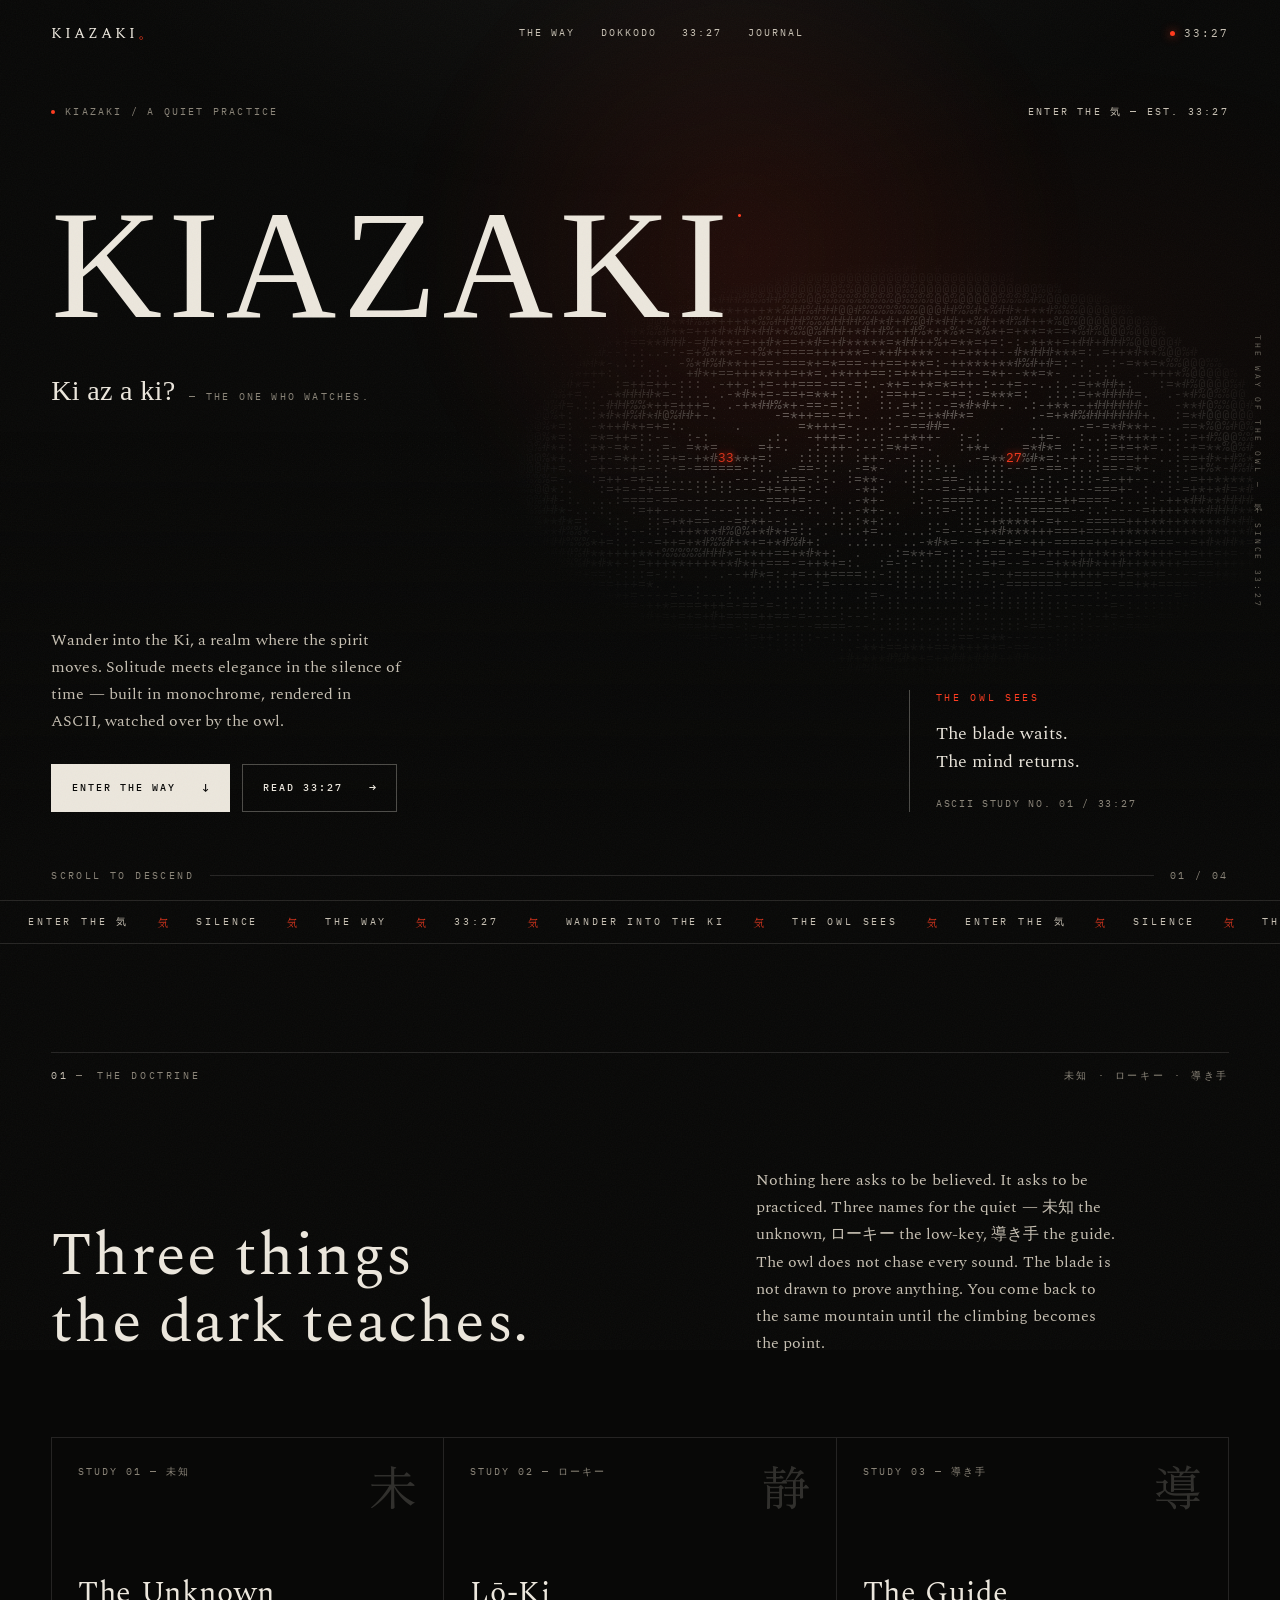
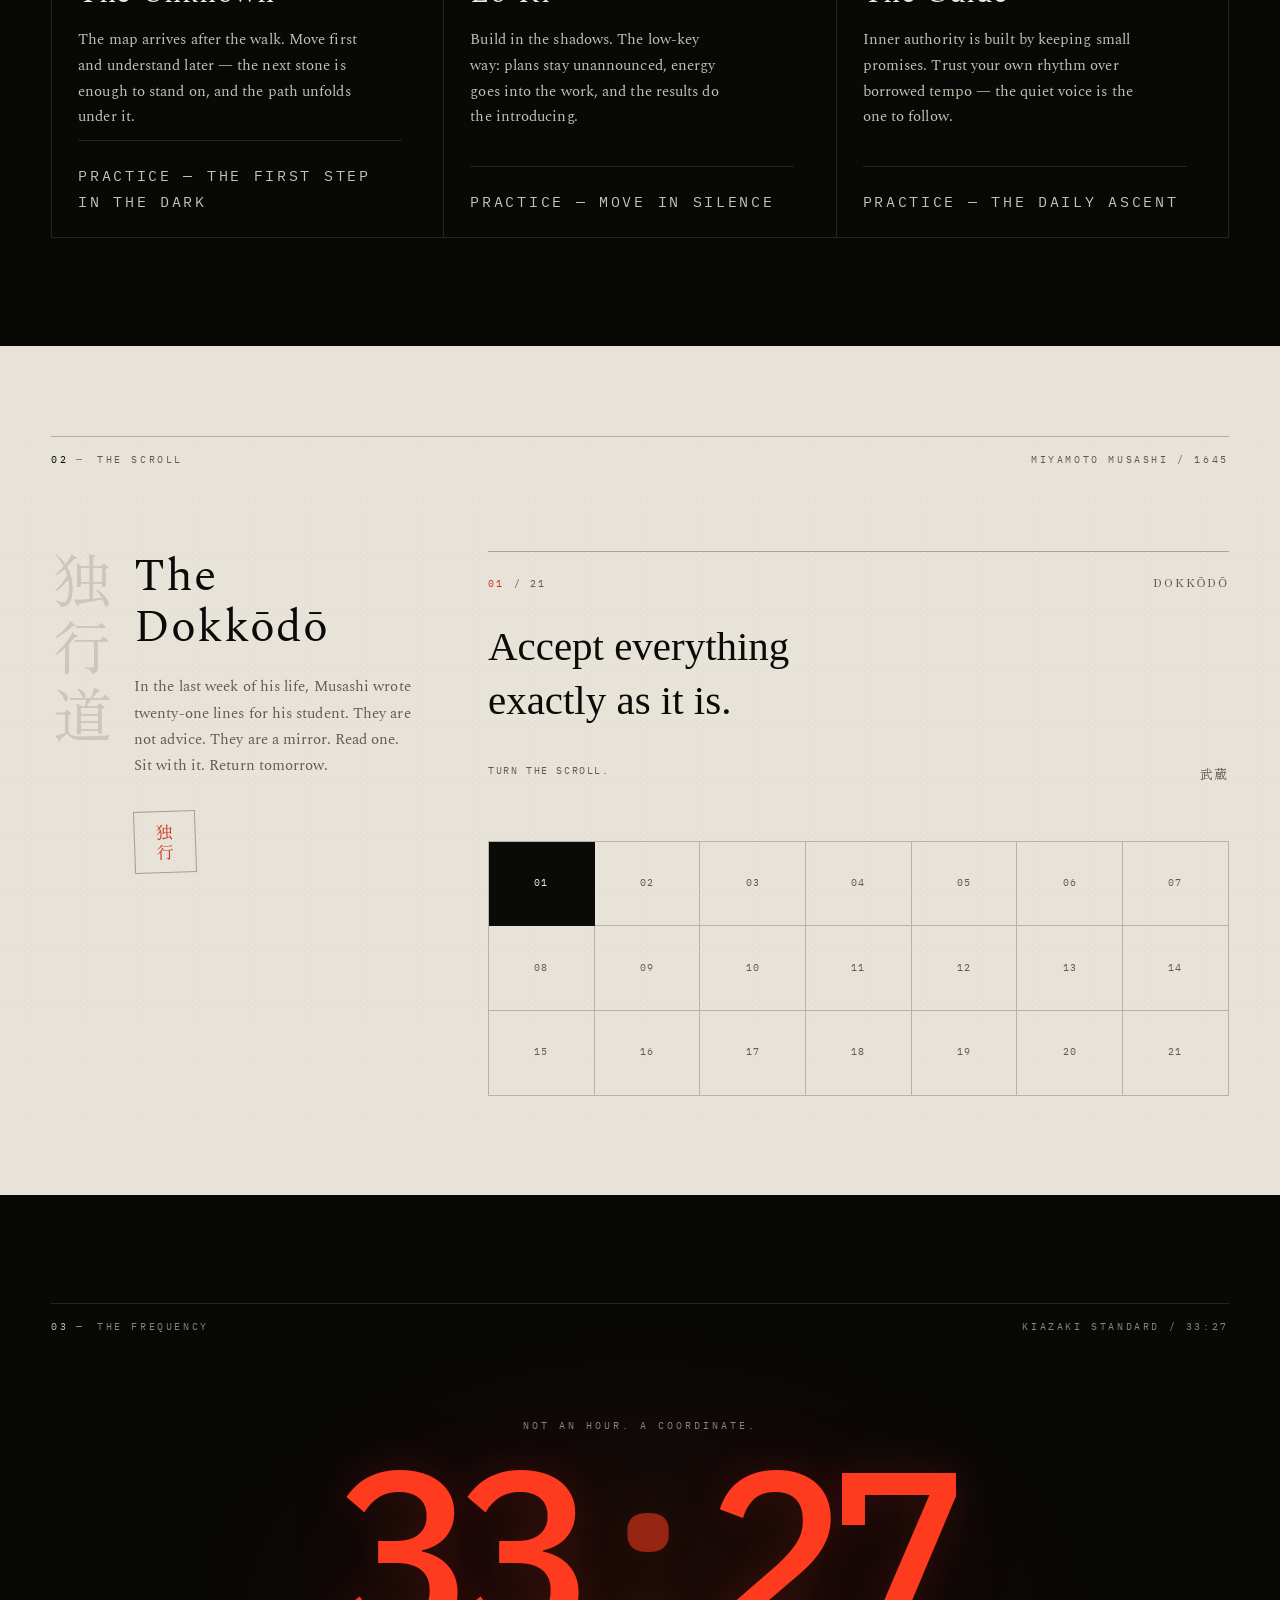
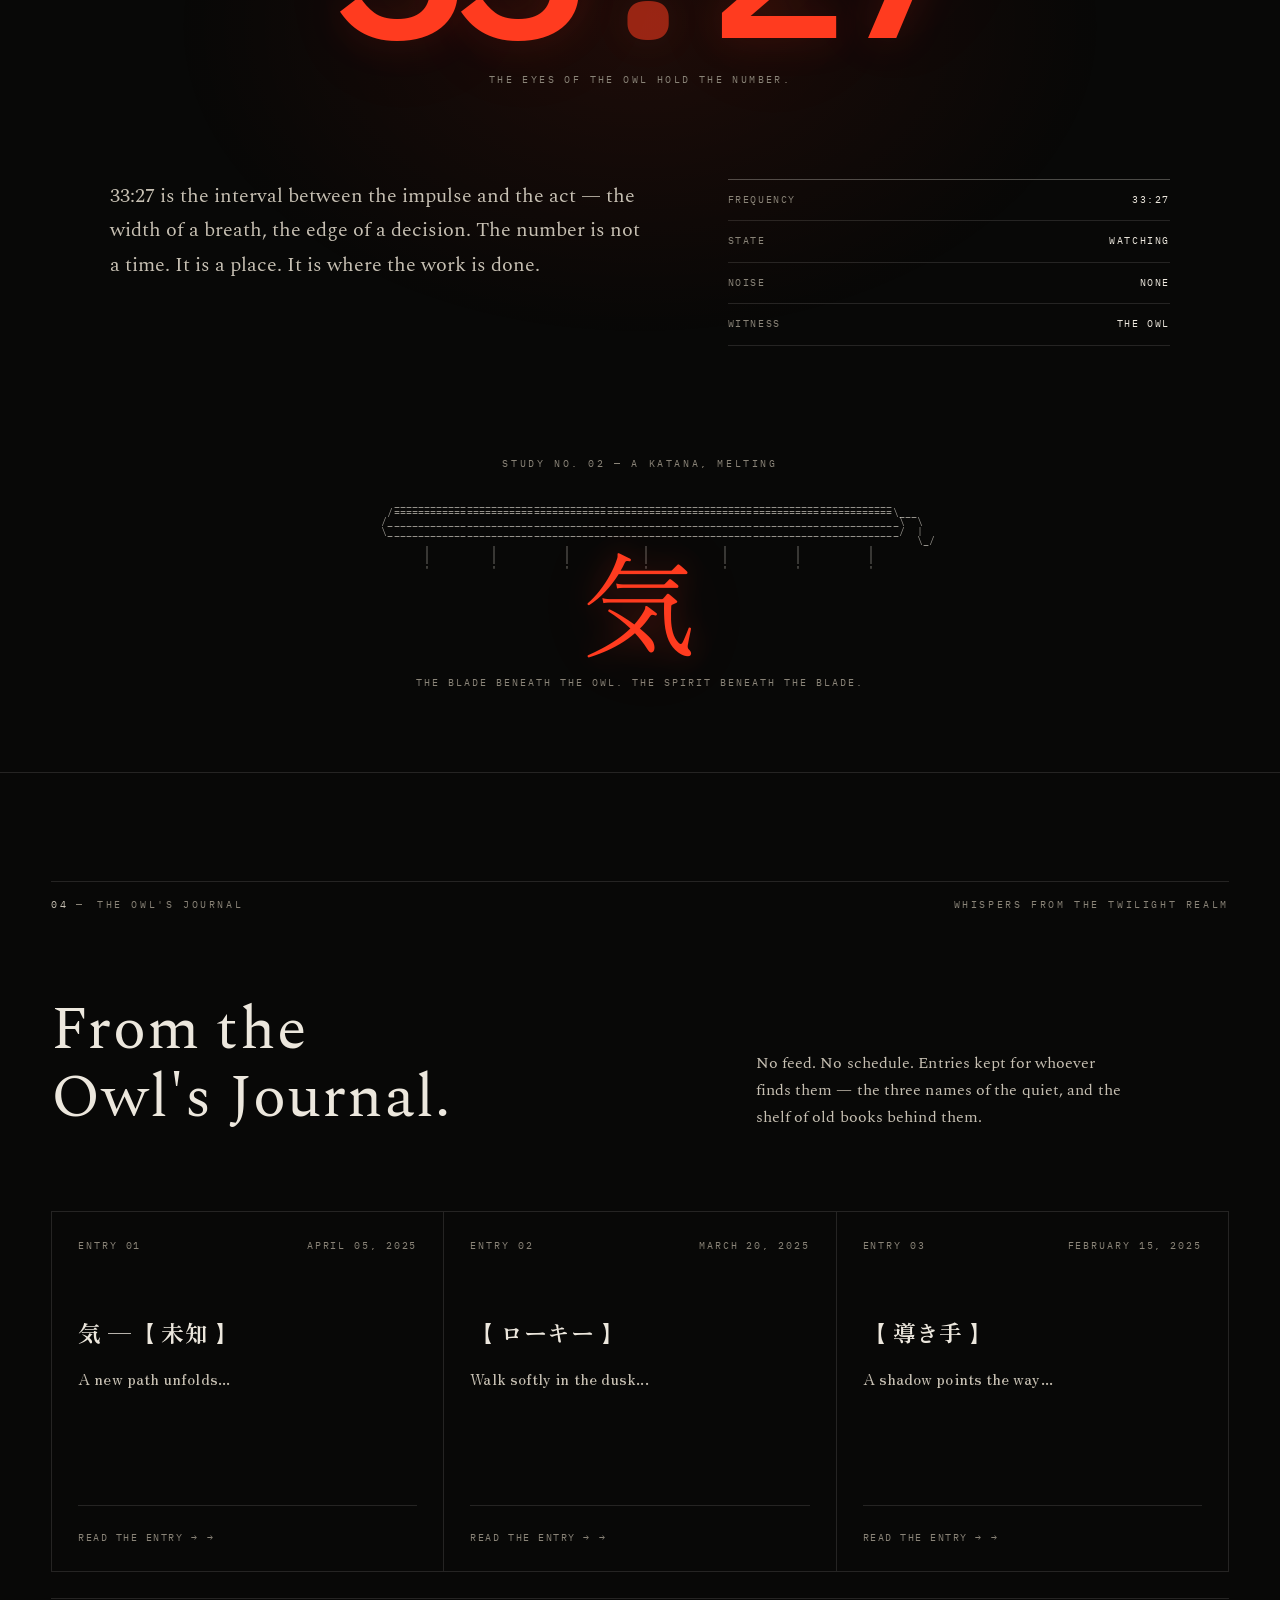
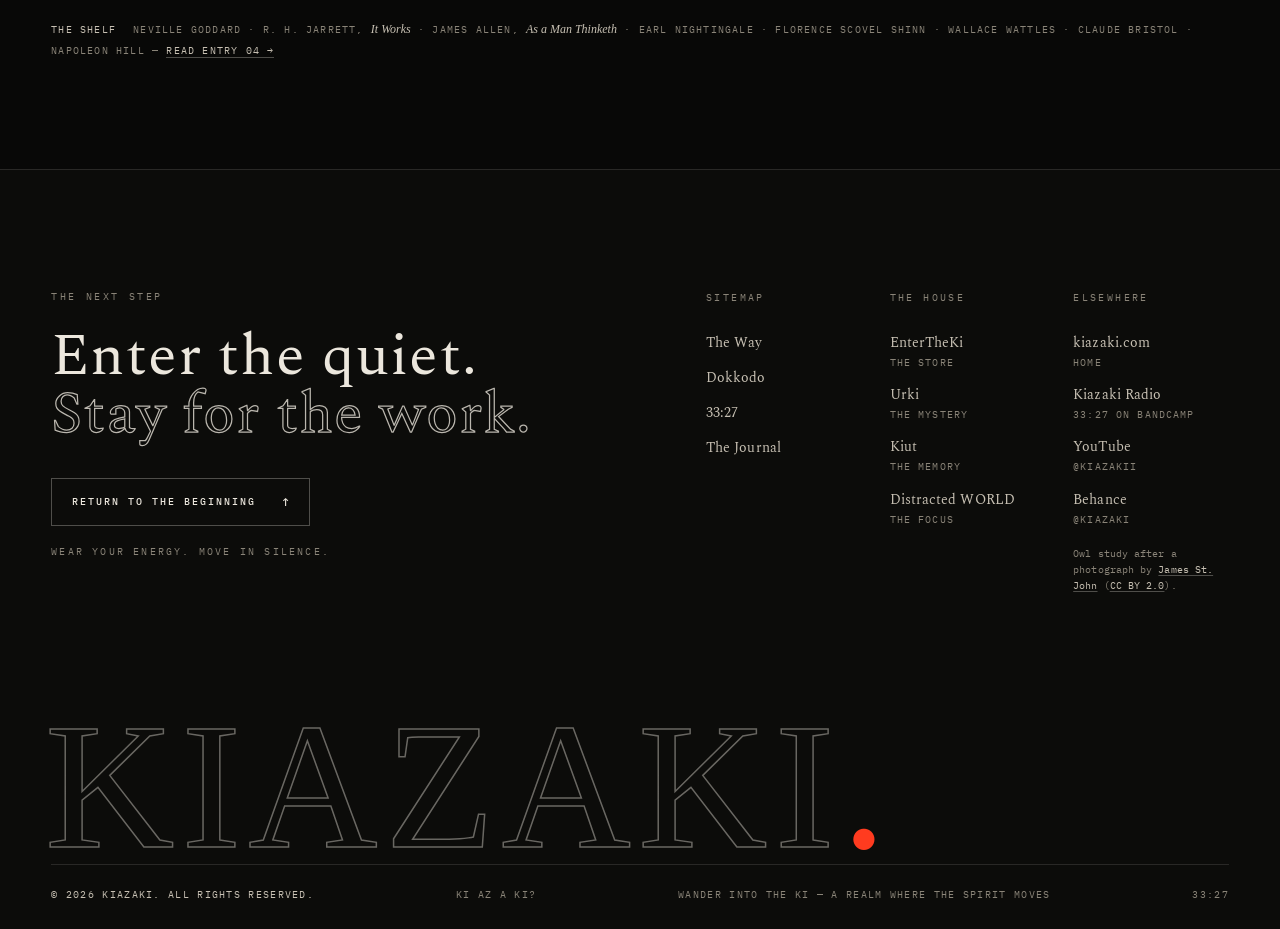
==== commit b06defa6: "Add files via upload" ====
--- a/public/index.html
+++ b/public/index.html
@@ -13,7 +13,7 @@
   <link rel="preconnect" href="https://fonts.googleapis.com">
   <link rel="preconnect" href="https://fonts.gstatic.com" crossorigin>
   <link href="https://fonts.googleapis.com/css2?family=IBM+Plex+Mono:wght@400;500&family=IM+Fell+English:ital@0;1&family=Spectral:ital,wght@0,400;0,600;0,700;1,400&family=Zen+Old+Mincho:wght@400;700&display=swap" rel="stylesheet">
-  <link rel="stylesheet" href="styles.css">
+  <link rel="stylesheet" href="styles.css?v=2">
   <link href="https://fonts.cdnfonts.com/css/colonna-mt" rel="stylesheet">
   <link href="https://fonts.cdnfonts.com/css/library-3-am" rel="stylesheet">
 </head>
@@ -28,7 +28,7 @@
       <a href="#way">The Way</a>
       <a href="#dokkodo">Dokkodo</a>
       <a href="#frequency">33:27</a>
-      <a href="#notes">Notes</a>
+      <a href="#notes">Journal</a>
     </nav>
     <p class="head-readout"><a class="head-readout-link" href="https://3327.bandcamp.com" target="_blank" rel="noopener" aria-label="Kiazaki radio — 33:27 on Bandcamp" title="Kiazaki radio — 33:27 on Bandcamp"><span class="live-dot" aria-hidden="true"></span>33:27</a></p>
   </header>
@@ -159,31 +159,31 @@
       <div class="shell">
         <div class="section-head">
           <p class="label"><span class="label-idx">01</span> The Doctrine</p>
-          <p class="label label-right">Three studies in the dark</p>
+          <p class="label label-right">未知 · ローキー · 導き手</p>
         </div>
 
         <div class="doctrine-intro">
           <h2 class="reveal">Three things<br>the dark teaches.</h2>
-          <p class="lede reveal">Nothing here asks to be believed. It asks to be practiced. The owl does not chase every sound. The blade is not drawn to prove anything. You come back to the same mountain until the climbing becomes the point.</p>
+          <p class="lede reveal">Nothing here asks to be believed. It asks to be practiced. Three names for the quiet — 未知 the unknown, ローキー the low-key, 導き手 the guide. The owl does not chase every sound. The blade is not drawn to prove anything. You come back to the same mountain until the climbing becomes the point.</p>
         </div>
 
         <div class="cards">
           <article class="card reveal">
-            <div class="card-top"><span class="mono">Study 01</span><span class="kanji" aria-hidden="true">観</span></div>
-            <h3>Observe</h3>
-            <p>Before you obey a thought, look at it. Most of the noise is not yours. Sit still long enough to hear the difference.</p>
-            <p class="card-foot">Practice — the first breath</p>
+            <div class="card-top"><span class="mono">Study 01 — 未知</span><span class="kanji" aria-hidden="true">未</span></div>
+            <h3>The Unknown</h3>
+            <p>The map arrives after the walk. Move first and understand later — the next stone is enough to stand on, and the path unfolds under it.</p>
+            <p class="card-foot">Practice — the first step in the dark</p>
           </article>
           <article class="card reveal">
-            <div class="card-top"><span class="mono">Study 02</span><span class="kanji" aria-hidden="true">断</span></div>
-            <h3>Cut</h3>
-            <p>A blade is not drawn to impress. It is drawn to remove what has already ended. Say the quiet no before the loud yes.</p>
-            <p class="card-foot">Practice — the clean severance</p>
+            <div class="card-top"><span class="mono">Study 02 — ローキー</span><span class="kanji" aria-hidden="true">静</span></div>
+            <h3>Lō-Ki</h3>
+            <p>Build in the shadows. The low-key way: plans stay unannounced, energy goes into the work, and the results do the introducing.</p>
+            <p class="card-foot">Practice — move in silence</p>
           </article>
           <article class="card reveal">
-            <div class="card-top"><span class="mono">Study 03</span><span class="kanji" aria-hidden="true">帰</span></div>
-            <h3>Return</h3>
-            <p>The mountain does not remember you. Climb it again anyway. The way back is not a setback. It is the whole practice.</p>
+            <div class="card-top"><span class="mono">Study 03 — 導き手</span><span class="kanji" aria-hidden="true">導</span></div>
+            <h3>The Guide</h3>
+            <p>Inner authority is built by keeping small promises. Trust your own rhythm over borrowed tempo — the quiet voice is the one to follow.</p>
             <p class="card-foot">Practice — the daily ascent</p>
           </article>
         </div>
@@ -294,7 +294,7 @@
 
         <div class="notes-intro">
           <h2 class="reveal">From the<br>Owl's Journal.</h2>
-          <p class="lede reveal">No feed. No schedule. Three whispers from the twilight realm, kept for whoever finds them.</p>
+          <p class="lede reveal">No feed. No schedule. Entries kept for whoever finds them — the three names of the quiet, and the shelf of old books behind them.</p>
         </div>
 
         <div class="notes-grid">
@@ -302,21 +302,25 @@
             <div class="note-meta"><span>Entry 01</span><span>April 05, 2025</span></div>
             <h3>気 —【 未知 】</h3>
             <p>A new path unfolds...</p>
-            <a class="note-tags" href="https://kiazaki.com/post/post-1" target="_blank" rel="noopener">Read the entry — kiazaki.com</a>
+            <a class="note-tags" href="posts/unknown.html">Read the entry <span aria-hidden="true">→</span></a>
           </article>
           <article class="note reveal">
             <div class="note-meta"><span>Entry 02</span><span>March 20, 2025</span></div>
             <h3>【 ローキー 】</h3>
             <p>Walk softly in the dusk...</p>
-            <a class="note-tags" href="https://kiazaki.com/post/post-2" target="_blank" rel="noopener">Read the entry — kiazaki.com</a>
+            <a class="note-tags" href="posts/low-key.html">Read the entry <span aria-hidden="true">→</span></a>
           </article>
           <article class="note reveal">
             <div class="note-meta"><span>Entry 03</span><span>February 15, 2025</span></div>
             <h3>【 導き手 】</h3>
             <p>A shadow points the way...</p>
-            <a class="note-tags" href="https://kiazaki.com/post/post-3" target="_blank" rel="noopener">Read the entry — kiazaki.com</a>
-          </article>
-        </div>
+            <a class="note-tags" href="posts/the-guide.html">Read the entry <span aria-hidden="true">→</span></a>
+          </article>
+        </div>
+
+        <p class="notes-shelf">
+          <span class="shelf-label">The shelf</span> Neville Goddard · R. H. Jarrett, <em>It Works</em> · James Allen, <em>As a Man Thinketh</em> · Earl Nightingale · Florence Scovel Shinn · Wallace Wattles · Claude Bristol · Napoleon Hill — <a href="posts/old-books.html">read entry 04 <span aria-hidden="true">→</span></a>
+        </p>
       </div>
     </section>
 
@@ -327,6 +331,7 @@
             <p class="label">The next step</p>
             <h2>Enter the quiet.<br><span class="hollow">Stay for the work.</span></h2>
             <a class="btn btn-ghost foot-cta" href="#top">Return to the beginning <span aria-hidden="true">↑</span></a>
+            <p class="foot-tag">Wear your energy. Move in silence.</p>
           </div>
 
           <div class="foot-cols">
@@ -339,10 +344,10 @@
             </div>
             <div class="foot-col">
               <h3>The House</h3>
-              <a href="https://entertheki.com" target="_blank" rel="noopener">EnterTheKi <em>the source</em></a>
+              <a href="https://entertheki.com" target="_blank" rel="noopener">EnterTheKi <em>the store</em></a>
               <a href="https://urki.bandcamp.com" target="_blank" rel="noopener">Urki <em>the mystery</em></a>
-              <a href="https://kiazaki.com" target="_blank" rel="noopener">Kiut <em>the memory</em></a>
-              <a href="https://x.com/Kiazaki" target="_blank" rel="noopener">Distracted WORLD <em>elsewhere</em></a>
+              <a href="https://kiut.neocities.org" target="_blank" rel="noopener">Kiut <em>the memory</em></a>
+              <a href="https://x.com/Kiazaki" target="_blank" rel="noopener">Distracted WORLD <em>the focus</em></a>
             </div>
             <div class="foot-col">
               <h3>Elsewhere</h3>
--- a/public/styles.css
+++ b/public/styles.css
@@ -1691,7 +1691,9 @@
   }
 
   .hero-title {
-    font-size: clamp(2rem, 12vw, 5.5rem);
+    /* "KIAZAKI." measures ~4.8em wide in the display face; the second term is a
+       fit cap so the word can never overflow the shell and lose its last letter. */
+    font-size: min(clamp(2.4rem, 15vw, 6rem), calc((100vw - 48px) / 4.95));
     line-height: 0.9;
   }
 
@@ -1902,3 +1904,235 @@
     animation: none;
   }
 }
+
+/* ---------- journal entries (post pages) ---------- */
+
+.post.shell {
+  max-width: 820px;
+  padding: clamp(96px, 12vw, 150px) clamp(20px, 5vw, 40px) 0;
+}
+
+.post-kicker {
+  display: flex;
+  flex-wrap: wrap;
+  align-items: baseline;
+  gap: 8px 16px;
+  margin: 0;
+  font-family: var(--mono);
+  font-size: 10px;
+  letter-spacing: 0.22em;
+  line-height: 1.5;
+  text-transform: uppercase;
+  color: var(--muted);
+}
+
+.post-kicker .entry-no {
+  color: var(--ember);
+}
+
+.post-kicker .entry-kanji {
+  font-family: var(--jp);
+  font-size: 13px;
+  letter-spacing: 0.12em;
+  color: var(--paper-dim);
+}
+
+.post-title {
+  margin: 20px 0 0;
+  font-family: var(--heading);
+  font-size: clamp(2.1rem, 6.4vw, 4.2rem);
+  font-weight: 400;
+  line-height: 1.04;
+  letter-spacing: 0.01em;
+}
+
+.post-lede {
+  margin: 24px 0 0;
+  font-family: var(--fell);
+  font-size: clamp(1.08rem, 2.3vw, 1.4rem);
+  line-height: 1.58;
+  color: var(--paper-dim);
+}
+
+.post-meta {
+  display: flex;
+  flex-wrap: wrap;
+  gap: 8px 22px;
+  margin: 30px 0 0;
+  padding-top: 16px;
+  border-top: 1px solid var(--line);
+  font-family: var(--mono);
+  font-size: 9.5px;
+  letter-spacing: 0.18em;
+  line-height: 1.6;
+  text-transform: uppercase;
+  color: var(--muted);
+}
+
+.post-meta a {
+  color: var(--paper-dim);
+  border-bottom: 1px solid var(--line-strong);
+}
+
+.post-body {
+  margin-top: clamp(34px, 5vw, 58px);
+}
+
+.post-body p {
+  margin: 0 0 1.25em;
+  font-size: 17.5px;
+  line-height: 1.78;
+  color: var(--paper);
+  text-wrap: pretty;
+}
+
+.post-body h2 {
+  margin: 2.1em 0 0.6em;
+  font-family: var(--heading);
+  font-size: clamp(1.5rem, 3.4vw, 2.1rem);
+  font-weight: 400;
+  line-height: 1.1;
+}
+
+.post-body em {
+  color: var(--paper-dim);
+}
+
+.post-quote {
+  margin: 2.1em 0;
+  padding: 2px 0 2px 22px;
+  border-left: 1px solid var(--ember);
+  font-family: var(--fell);
+  font-size: clamp(1.15rem, 2.5vw, 1.5rem);
+  font-style: normal;
+  line-height: 1.55;
+  color: var(--paper-dim);
+}
+
+.post-practice {
+  margin: 1.5em 0 1.8em;
+  padding: 0;
+  list-style: none;
+  border-top: 1px solid var(--line);
+}
+
+.post-practice li {
+  display: flex;
+  gap: 16px;
+  padding: 13px 0;
+  border-bottom: 1px solid var(--line);
+  font-size: 16.5px;
+  line-height: 1.6;
+  color: var(--paper-dim);
+}
+
+.post-practice li > span:first-child {
+  flex: none;
+  padding-top: 5px;
+  font-family: var(--mono);
+  font-size: 10px;
+  letter-spacing: 0.14em;
+  color: var(--ember);
+}
+
+.post-nav {
+  display: flex;
+  flex-wrap: wrap;
+  align-items: center;
+  gap: 14px 28px;
+  margin-top: clamp(44px, 6vw, 68px);
+  padding-top: 24px;
+  border-top: 1px solid var(--line);
+  font-family: var(--mono);
+  font-size: 10px;
+  letter-spacing: 0.18em;
+  line-height: 1.6;
+  text-transform: uppercase;
+}
+
+.post-nav a {
+  color: var(--paper-dim);
+}
+
+.post-nav a:hover {
+  color: var(--ember);
+}
+
+.post-foot {
+  display: flex;
+  flex-wrap: wrap;
+  justify-content: space-between;
+  gap: 10px 24px;
+  max-width: 820px;
+  margin: 0 auto;
+  padding: 26px clamp(20px, 5vw, 40px) clamp(52px, 8vw, 96px);
+  font-family: var(--mono);
+  font-size: 9.5px;
+  letter-spacing: 0.18em;
+  line-height: 1.6;
+  text-transform: uppercase;
+  color: var(--muted);
+}
+
+/* ---------- journal extras on the home page ---------- */
+
+.notes-shelf {
+  margin: 26px 0 0;
+  padding-top: 18px;
+  border-top: 1px solid var(--line);
+  font-family: var(--mono);
+  font-size: 10px;
+  letter-spacing: 0.12em;
+  line-height: 2;
+  text-transform: uppercase;
+  color: var(--muted);
+}
+
+.notes-shelf .shelf-label {
+  margin-right: 10px;
+  color: var(--paper-dim);
+}
+
+.notes-shelf em {
+  font-family: var(--sans);
+  font-size: 12px;
+  font-style: italic;
+  letter-spacing: 0;
+  text-transform: none;
+  color: var(--paper-dim);
+}
+
+.notes-shelf a {
+  color: var(--paper-dim);
+  border-bottom: 1px solid var(--line-strong);
+  white-space: nowrap;
+}
+
+.notes-shelf a:hover {
+  color: var(--ember);
+}
+
+.foot-tag {
+  margin: 18px 0 0;
+  font-family: var(--mono);
+  font-size: 10px;
+  letter-spacing: 0.22em;
+  line-height: 1.6;
+  text-transform: uppercase;
+  color: var(--muted);
+}
+
+@media (max-width: 760px) {
+  .post-body p {
+    font-size: 16.5px;
+    line-height: 1.72;
+  }
+
+  .post-meta {
+    font-size: 9px;
+  }
+
+  .notes-shelf {
+    line-height: 1.9;
+  }
+}
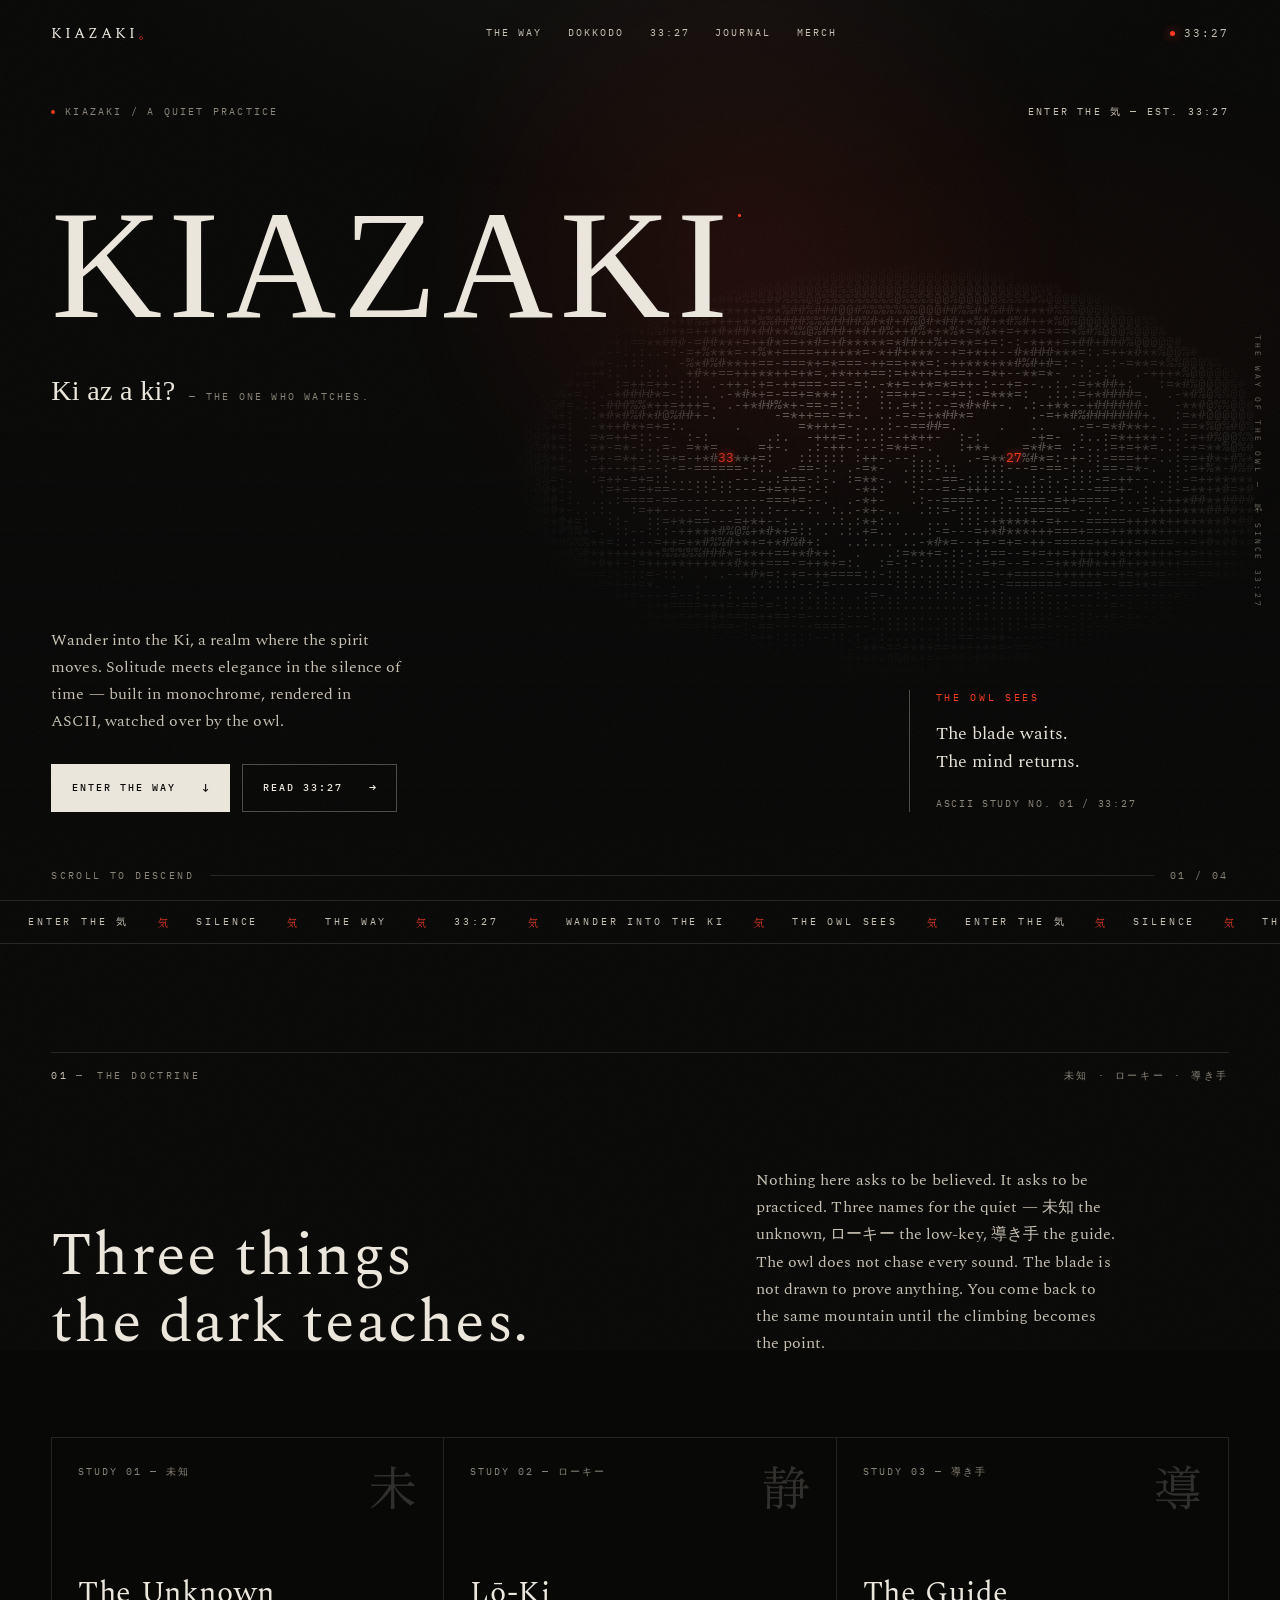
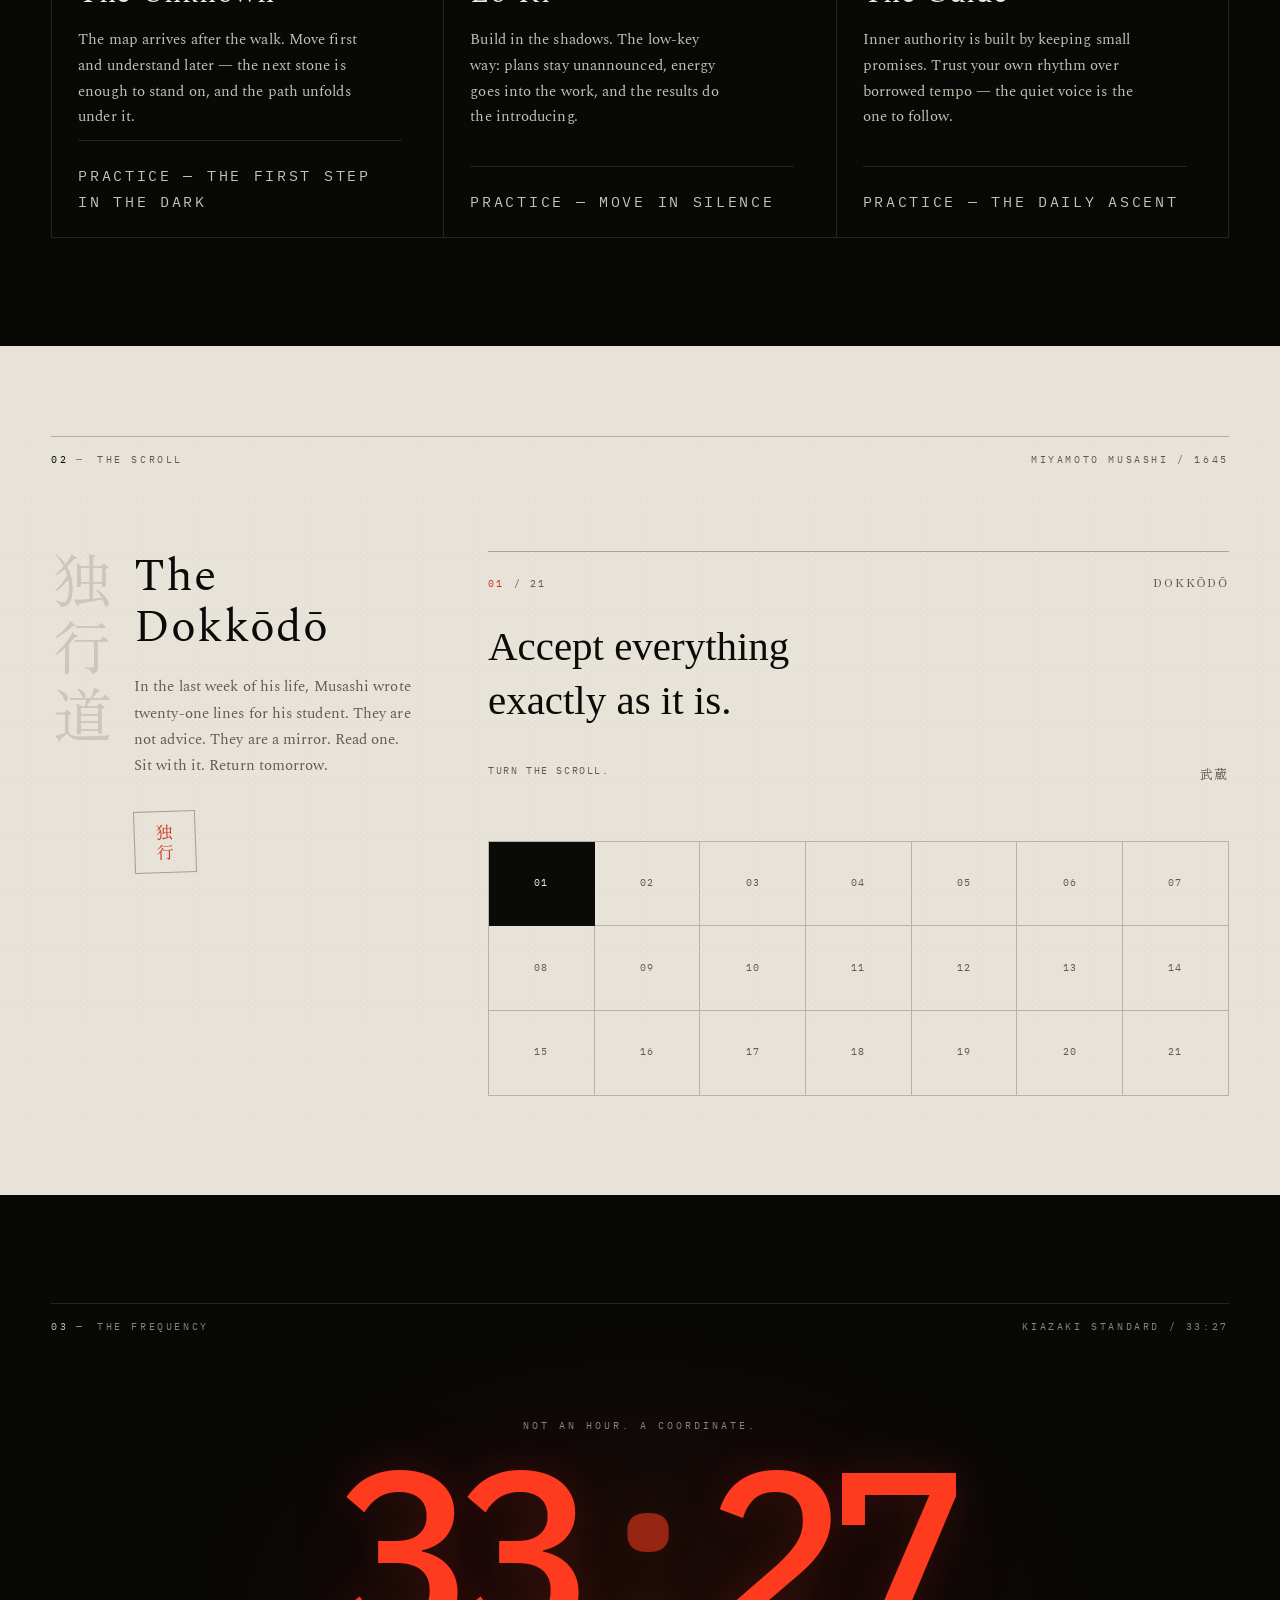
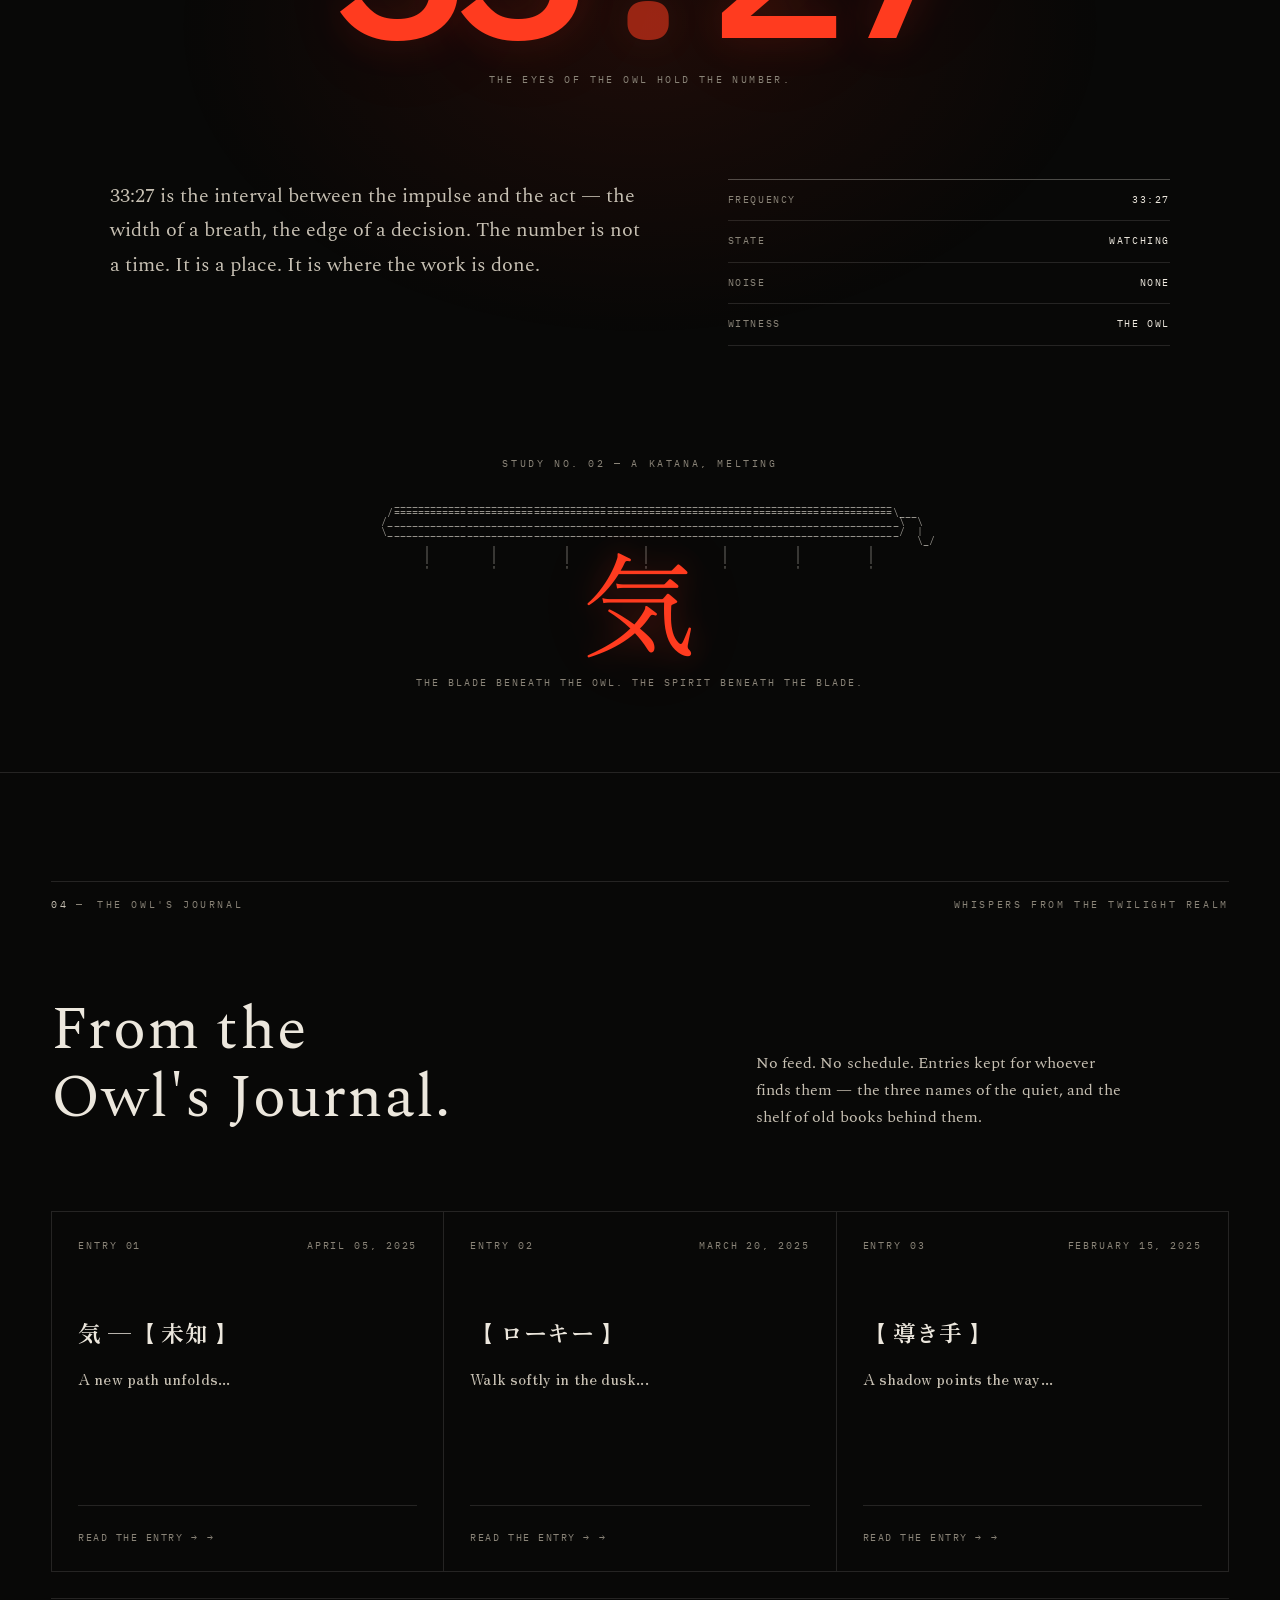
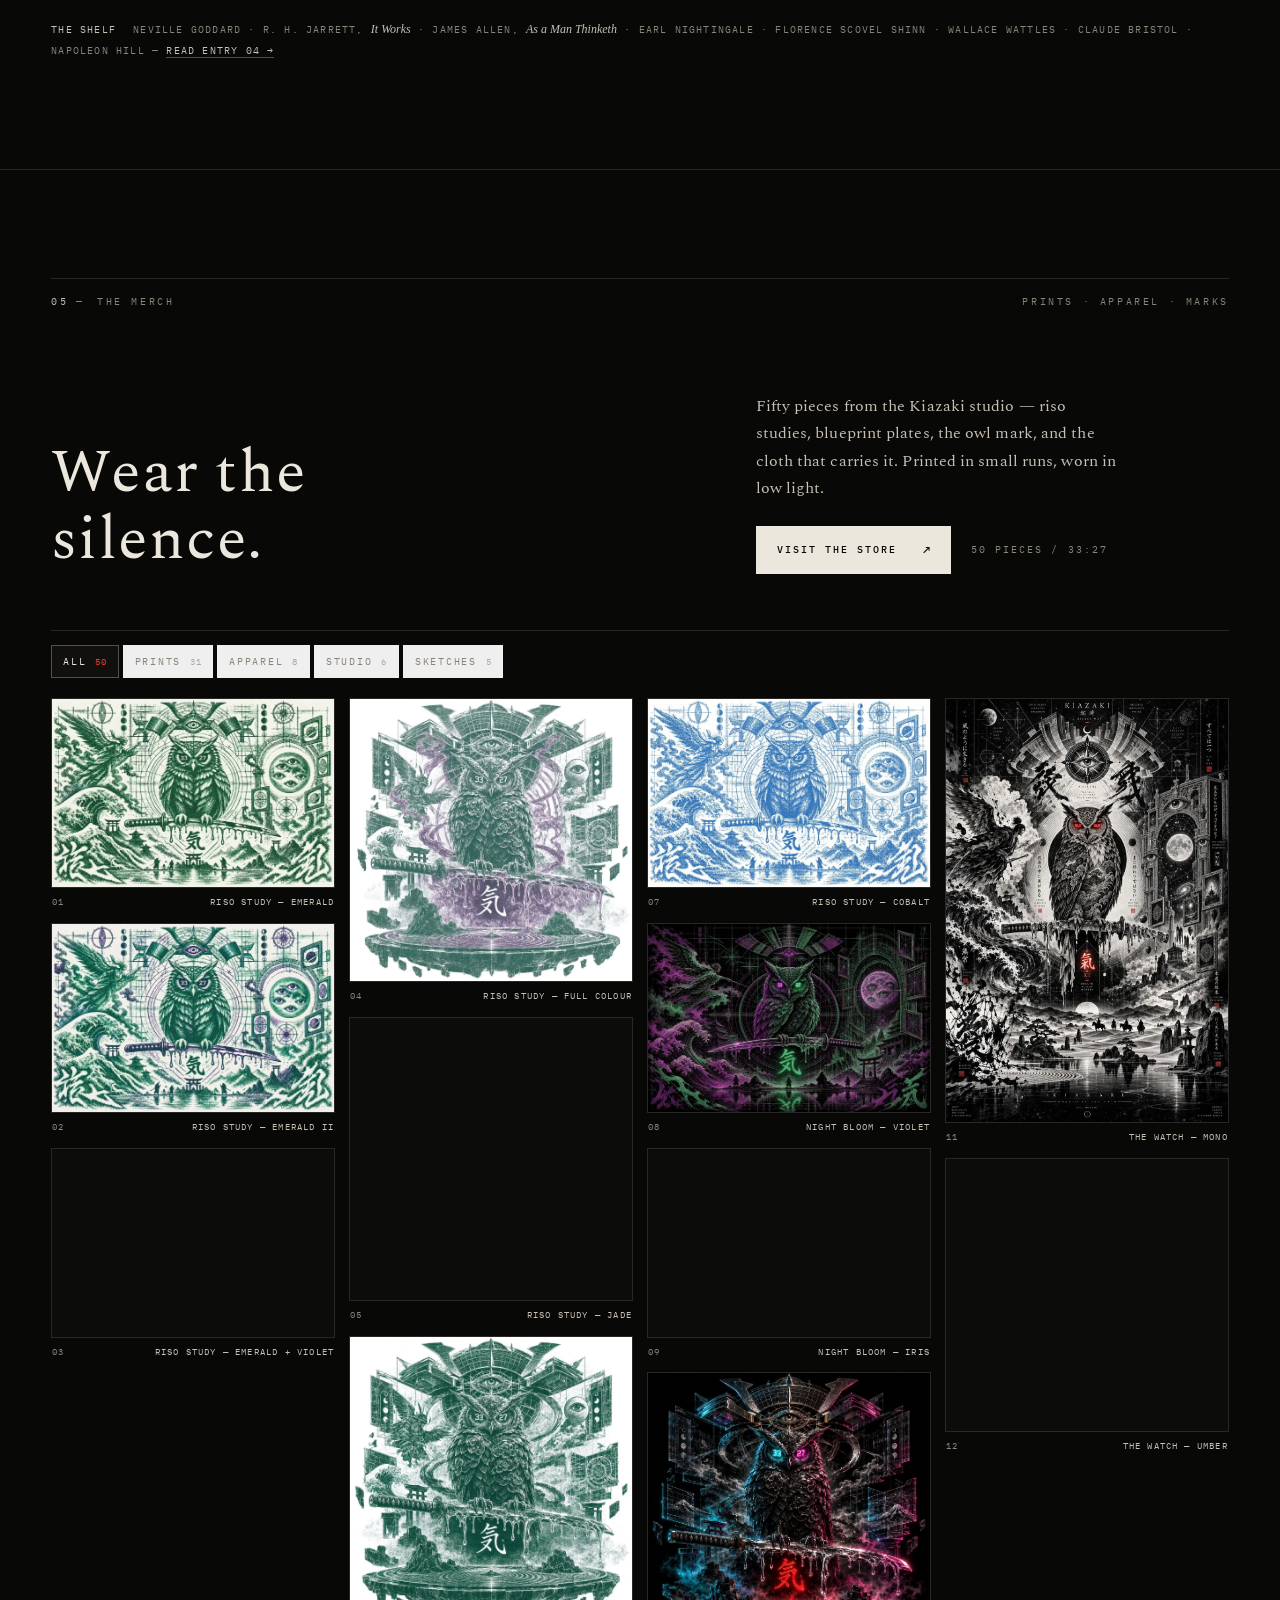
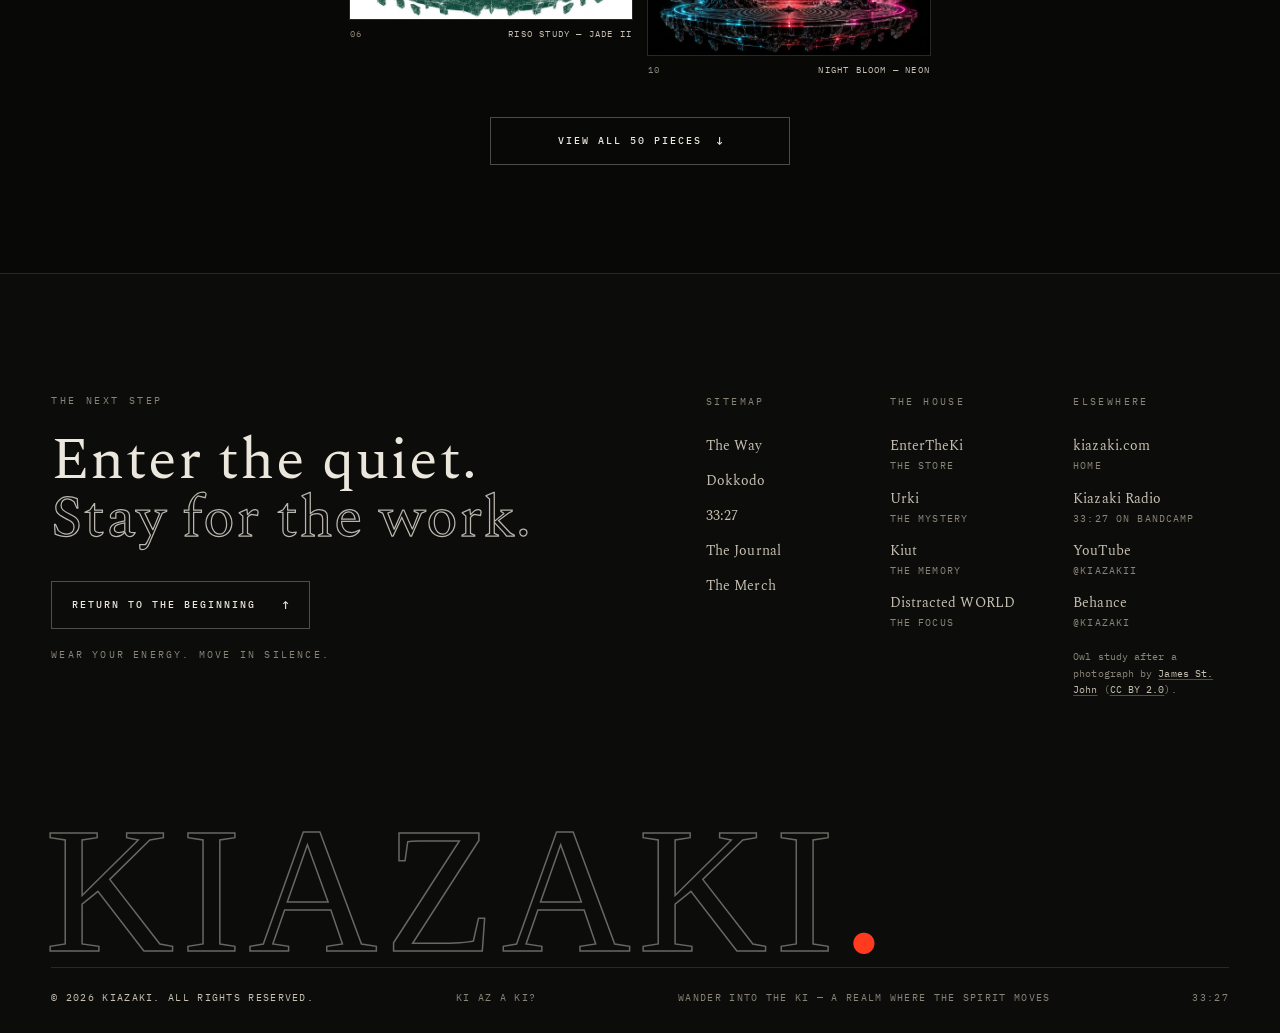
==== commit 5a2bdcd3: "Add the merch gallery and fix the Sites deployment setup Add 50 art and apparel pieces with category" ====
--- a/public/index.html
+++ b/public/index.html
@@ -13,7 +13,7 @@
   <link rel="preconnect" href="https://fonts.googleapis.com">
   <link rel="preconnect" href="https://fonts.gstatic.com" crossorigin>
   <link href="https://fonts.googleapis.com/css2?family=IBM+Plex+Mono:wght@400;500&family=IM+Fell+English:ital@0;1&family=Spectral:ital,wght@0,400;0,600;0,700;1,400&family=Zen+Old+Mincho:wght@400;700&display=swap" rel="stylesheet">
-  <link rel="stylesheet" href="styles.css?v=2">
+  <link rel="stylesheet" href="styles.css?v=3">
   <link href="https://fonts.cdnfonts.com/css/colonna-mt" rel="stylesheet">
   <link href="https://fonts.cdnfonts.com/css/library-3-am" rel="stylesheet">
 </head>
@@ -29,6 +29,7 @@
       <a href="#dokkodo">Dokkodo</a>
       <a href="#frequency">33:27</a>
       <a href="#notes">Journal</a>
+      <a href="#merch">Merch</a>
     </nav>
     <p class="head-readout"><a class="head-readout-link" href="https://3327.bandcamp.com" target="_blank" rel="noopener" aria-label="Kiazaki radio — 33:27 on Bandcamp" title="Kiazaki radio — 33:27 on Bandcamp"><span class="live-dot" aria-hidden="true"></span>33:27</a></p>
   </header>
@@ -324,6 +325,393 @@
       </div>
     </section>
 
+    <section class="section merch" id="merch">
+      <div class="shell">
+        <div class="section-head">
+          <p class="label"><span class="label-idx">05</span> The Merch</p>
+          <p class="label label-right">Prints · Apparel · Marks</p>
+        </div>
+
+        <div class="merch-intro">
+          <h2 class="reveal">Wear the<br>silence.</h2>
+          <div class="merch-intro-copy reveal">
+            <p class="lede">Fifty pieces from the Kiazaki studio — riso studies, blueprint plates, the owl mark, and the cloth that carries it. Printed in small runs, worn in low light.</p>
+            <div class="merch-actions">
+              <a class="btn btn-solid" href="https://entertheki.com" target="_blank" rel="noopener">Visit the store <span aria-hidden="true">↗</span></a>
+              <p class="merch-count">50 pieces / 33:27</p>
+            </div>
+          </div>
+        </div>
+
+        <div class="merch-filters" role="group" aria-label="Filter the archive">
+                    <button type="button" class="is-active" aria-pressed="true" data-filter="all">All<span>50</span></button>
+          <button type="button" aria-pressed="false" data-filter="prints">Prints<span>31</span></button>
+          <button type="button" aria-pressed="false" data-filter="apparel">Apparel<span>8</span></button>
+          <button type="button" aria-pressed="false" data-filter="studio">Studio<span>6</span></button>
+          <button type="button" aria-pressed="false" data-filter="sketches">Sketches<span>5</span></button>
+        </div>
+
+        <div class="merch-grid" id="merch-grid">
+                    <figure class="piece" data-cat="prints">
+            <button class="piece-btn" type="button" data-full="assets/merch/riso-emerald.webp" data-title="Riso Study — Emerald" data-cat="Print">
+              <img src="assets/merch/riso-emerald.webp" alt="Riso Study — Emerald — Kiazaki print" width="1280" height="853" loading="lazy" decoding="async">
+              <span class="piece-view" aria-hidden="true">View</span>
+            </button>
+            <figcaption><span class="piece-no">01</span><span class="piece-title">Riso Study — Emerald</span></figcaption>
+          </figure>
+          <figure class="piece" data-cat="prints">
+            <button class="piece-btn" type="button" data-full="assets/merch/riso-emerald-ii.webp" data-title="Riso Study — Emerald II" data-cat="Print">
+              <img src="assets/merch/riso-emerald-ii.webp" alt="Riso Study — Emerald II — Kiazaki print" width="1280" height="853" loading="lazy" decoding="async">
+              <span class="piece-view" aria-hidden="true">View</span>
+            </button>
+            <figcaption><span class="piece-no">02</span><span class="piece-title">Riso Study — Emerald II</span></figcaption>
+          </figure>
+          <figure class="piece" data-cat="prints">
+            <button class="piece-btn" type="button" data-full="assets/merch/riso-emerald-violet.webp" data-title="Riso Study — Emerald + Violet" data-cat="Print">
+              <img src="assets/merch/riso-emerald-violet.webp" alt="Riso Study — Emerald + Violet — Kiazaki print" width="1280" height="854" loading="lazy" decoding="async">
+              <span class="piece-view" aria-hidden="true">View</span>
+            </button>
+            <figcaption><span class="piece-no">03</span><span class="piece-title">Riso Study — Emerald + Violet</span></figcaption>
+          </figure>
+          <figure class="piece" data-cat="prints">
+            <button class="piece-btn" type="button" data-full="assets/merch/riso-full-colour.webp" data-title="Riso Study — Full Colour" data-cat="Print">
+              <img src="assets/merch/riso-full-colour.webp" alt="Riso Study — Full Colour — Kiazaki print" width="1280" height="1280" loading="lazy" decoding="async">
+              <span class="piece-view" aria-hidden="true">View</span>
+            </button>
+            <figcaption><span class="piece-no">04</span><span class="piece-title">Riso Study — Full Colour</span></figcaption>
+          </figure>
+          <figure class="piece" data-cat="prints">
+            <button class="piece-btn" type="button" data-full="assets/merch/riso-jade.webp" data-title="Riso Study — Jade" data-cat="Print">
+              <img src="assets/merch/riso-jade.webp" alt="Riso Study — Jade — Kiazaki print" width="1280" height="1280" loading="lazy" decoding="async">
+              <span class="piece-view" aria-hidden="true">View</span>
+            </button>
+            <figcaption><span class="piece-no">05</span><span class="piece-title">Riso Study — Jade</span></figcaption>
+          </figure>
+          <figure class="piece" data-cat="prints">
+            <button class="piece-btn" type="button" data-full="assets/merch/riso-jade-ii.webp" data-title="Riso Study — Jade II" data-cat="Print">
+              <img src="assets/merch/riso-jade-ii.webp" alt="Riso Study — Jade II — Kiazaki print" width="1280" height="1280" loading="lazy" decoding="async">
+              <span class="piece-view" aria-hidden="true">View</span>
+            </button>
+            <figcaption><span class="piece-no">06</span><span class="piece-title">Riso Study — Jade II</span></figcaption>
+          </figure>
+          <figure class="piece" data-cat="prints">
+            <button class="piece-btn" type="button" data-full="assets/merch/riso-cobalt.webp" data-title="Riso Study — Cobalt" data-cat="Print">
+              <img src="assets/merch/riso-cobalt.webp" alt="Riso Study — Cobalt — Kiazaki print" width="1280" height="853" loading="lazy" decoding="async">
+              <span class="piece-view" aria-hidden="true">View</span>
+            </button>
+            <figcaption><span class="piece-no">07</span><span class="piece-title">Riso Study — Cobalt</span></figcaption>
+          </figure>
+          <figure class="piece" data-cat="prints">
+            <button class="piece-btn" type="button" data-full="assets/merch/night-bloom-violet.webp" data-title="Night Bloom — Violet" data-cat="Print">
+              <img src="assets/merch/night-bloom-violet.webp" alt="Night Bloom — Violet — Kiazaki print" width="1280" height="853" loading="lazy" decoding="async">
+              <span class="piece-view" aria-hidden="true">View</span>
+            </button>
+            <figcaption><span class="piece-no">08</span><span class="piece-title">Night Bloom — Violet</span></figcaption>
+          </figure>
+          <figure class="piece" data-cat="prints">
+            <button class="piece-btn" type="button" data-full="assets/merch/night-bloom-iris.webp" data-title="Night Bloom — Iris" data-cat="Print">
+              <img src="assets/merch/night-bloom-iris.webp" alt="Night Bloom — Iris — Kiazaki print" width="1280" height="853" loading="lazy" decoding="async">
+              <span class="piece-view" aria-hidden="true">View</span>
+            </button>
+            <figcaption><span class="piece-no">09</span><span class="piece-title">Night Bloom — Iris</span></figcaption>
+          </figure>
+          <figure class="piece" data-cat="prints">
+            <button class="piece-btn" type="button" data-full="assets/merch/night-bloom-neon.webp" data-title="Night Bloom — Neon" data-cat="Print">
+              <img src="assets/merch/night-bloom-neon.webp" alt="Night Bloom — Neon — Kiazaki print" width="1254" height="1254" loading="lazy" decoding="async">
+              <span class="piece-view" aria-hidden="true">View</span>
+            </button>
+            <figcaption><span class="piece-no">10</span><span class="piece-title">Night Bloom — Neon</span></figcaption>
+          </figure>
+          <figure class="piece" data-cat="prints">
+            <button class="piece-btn" type="button" data-full="assets/merch/the-watch-mono.webp" data-title="The Watch — Mono" data-cat="Print">
+              <img src="assets/merch/the-watch-mono.webp" alt="The Watch — Mono — Kiazaki print" width="853" height="1280" loading="lazy" decoding="async">
+              <span class="piece-view" aria-hidden="true">View</span>
+            </button>
+            <figcaption><span class="piece-no">11</span><span class="piece-title">The Watch — Mono</span></figcaption>
+          </figure>
+          <figure class="piece" data-cat="prints">
+            <button class="piece-btn" type="button" data-full="assets/merch/the-watch-umber.webp" data-title="The Watch — Umber" data-cat="Print">
+              <img src="assets/merch/the-watch-umber.webp" alt="The Watch — Umber — Kiazaki print" width="1278" height="1230" loading="lazy" decoding="async">
+              <span class="piece-view" aria-hidden="true">View</span>
+            </button>
+            <figcaption><span class="piece-no">12</span><span class="piece-title">The Watch — Umber</span></figcaption>
+          </figure>
+          <figure class="piece" data-cat="prints">
+            <button class="piece-btn" type="button" data-full="assets/merch/cosmogram-mujo.webp" data-title="Cosmogram — Mujō" data-cat="Print">
+              <img src="assets/merch/cosmogram-mujo.webp" alt="Cosmogram — Mujō — Kiazaki print" width="853" height="1280" loading="lazy" decoding="async">
+              <span class="piece-view" aria-hidden="true">View</span>
+            </button>
+            <figcaption><span class="piece-no">13</span><span class="piece-title">Cosmogram — Mujō</span></figcaption>
+          </figure>
+          <figure class="piece" data-cat="prints">
+            <button class="piece-btn" type="button" data-full="assets/merch/cosmogram-brush.webp" data-title="Cosmogram — Brush" data-cat="Print">
+              <img src="assets/merch/cosmogram-brush.webp" alt="Cosmogram — Brush — Kiazaki print" width="896" height="1200" loading="lazy" decoding="async">
+              <span class="piece-view" aria-hidden="true">View</span>
+            </button>
+            <figcaption><span class="piece-no">14</span><span class="piece-title">Cosmogram — Brush</span></figcaption>
+          </figure>
+          <figure class="piece" data-cat="prints">
+            <button class="piece-btn" type="button" data-full="assets/merch/blueprint-banner.webp" data-title="Blueprint — Banner" data-cat="Print">
+              <img src="assets/merch/blueprint-banner.webp" alt="Blueprint — Banner — Kiazaki print" width="1280" height="698" loading="lazy" decoding="async">
+              <span class="piece-view" aria-hidden="true">View</span>
+            </button>
+            <figcaption><span class="piece-no">15</span><span class="piece-title">Blueprint — Banner</span></figcaption>
+          </figure>
+          <figure class="piece" data-cat="prints">
+            <button class="piece-btn" type="button" data-full="assets/merch/cosmogram-tenrin.webp" data-title="Cosmogram — Tenrin" data-cat="Print">
+              <img src="assets/merch/cosmogram-tenrin.webp" alt="Cosmogram — Tenrin — Kiazaki print" width="768" height="1152" loading="lazy" decoding="async">
+              <span class="piece-view" aria-hidden="true">View</span>
+            </button>
+            <figcaption><span class="piece-no">16</span><span class="piece-title">Cosmogram — Tenrin</span></figcaption>
+          </figure>
+          <figure class="piece" data-cat="prints">
+            <button class="piece-btn" type="button" data-full="assets/merch/blueprint-sealed.webp" data-title="Blueprint — Sealed" data-cat="Print">
+              <img src="assets/merch/blueprint-sealed.webp" alt="Blueprint — Sealed — Kiazaki print" width="768" height="1152" loading="lazy" decoding="async">
+              <span class="piece-view" aria-hidden="true">View</span>
+            </button>
+            <figcaption><span class="piece-no">17</span><span class="piece-title">Blueprint — Sealed</span></figcaption>
+          </figure>
+          <figure class="piece" data-cat="prints">
+            <button class="piece-btn" type="button" data-full="assets/merch/void-and-blade.webp" data-title="The Void &amp; The Blade" data-cat="Print">
+              <img src="assets/merch/void-and-blade.webp" alt="The Void &amp; The Blade — Kiazaki print" width="714" height="1280" loading="lazy" decoding="async">
+              <span class="piece-view" aria-hidden="true">View</span>
+            </button>
+            <figcaption><span class="piece-no">18</span><span class="piece-title">The Void &amp; The Blade</span></figcaption>
+          </figure>
+          <figure class="piece" data-cat="prints">
+            <button class="piece-btn" type="button" data-full="assets/merch/the-watch-sepia.webp" data-title="The Watch — Sepia" data-cat="Print">
+              <img src="assets/merch/the-watch-sepia.webp" alt="The Watch — Sepia — Kiazaki print" width="1254" height="1254" loading="lazy" decoding="async">
+              <span class="piece-view" aria-hidden="true">View</span>
+            </button>
+            <figcaption><span class="piece-no">19</span><span class="piece-title">The Watch — Sepia</span></figcaption>
+          </figure>
+          <figure class="piece" data-cat="studio">
+            <button class="piece-btn" type="button" data-full="assets/merch/kiutos.webp" data-title="kiutOS" data-cat="Studio">
+              <img src="assets/merch/kiutos.webp" alt="kiutOS — Kiazaki studio" width="1024" height="1280" loading="lazy" decoding="async">
+              <span class="piece-view" aria-hidden="true">View</span>
+            </button>
+            <figcaption><span class="piece-no">20</span><span class="piece-title">kiutOS</span></figcaption>
+          </figure>
+          <figure class="piece" data-cat="studio">
+            <button class="piece-btn" type="button" data-full="assets/merch/logotype.webp" data-title="Logotype" data-cat="Studio">
+              <img src="assets/merch/logotype.webp" alt="Logotype — Kiazaki studio" width="1280" height="853" loading="lazy" decoding="async">
+              <span class="piece-view" aria-hidden="true">View</span>
+            </button>
+            <figcaption><span class="piece-no">21</span><span class="piece-title">Logotype</span></figcaption>
+          </figure>
+          <figure class="piece" data-cat="studio">
+            <button class="piece-btn" type="button" data-full="assets/merch/ki-mascot.webp" data-title="Ki Mascot" data-cat="Studio">
+              <img src="assets/merch/ki-mascot.webp" alt="Ki Mascot — Kiazaki studio" width="1024" height="1024" loading="lazy" decoding="async">
+              <span class="piece-view" aria-hidden="true">View</span>
+            </button>
+            <figcaption><span class="piece-no">22</span><span class="piece-title">Ki Mascot</span></figcaption>
+          </figure>
+          <figure class="piece" data-cat="studio">
+            <button class="piece-btn" type="button" data-full="assets/merch/ronin-study.webp" data-title="Ronin Study" data-cat="Studio">
+              <img src="assets/merch/ronin-study.webp" alt="Ronin Study — Kiazaki studio" width="640" height="640" loading="lazy" decoding="async">
+              <span class="piece-view" aria-hidden="true">View</span>
+            </button>
+            <figcaption><span class="piece-no">23</span><span class="piece-title">Ronin Study</span></figcaption>
+          </figure>
+          <figure class="piece" data-cat="studio">
+            <button class="piece-btn" type="button" data-full="assets/merch/owl-mark.webp" data-title="Owl Mark" data-cat="Studio">
+              <img src="assets/merch/owl-mark.webp" alt="Owl Mark — Kiazaki studio" width="439" height="569" loading="lazy" decoding="async">
+              <span class="piece-view" aria-hidden="true">View</span>
+            </button>
+            <figcaption><span class="piece-no">24</span><span class="piece-title">Owl Mark</span></figcaption>
+          </figure>
+          <figure class="piece" data-cat="studio">
+            <button class="piece-btn" type="button" data-full="assets/merch/moonlight-owl.webp" data-title="Moonlight Owl" data-cat="Studio">
+              <img src="assets/merch/moonlight-owl.webp" alt="Moonlight Owl — Kiazaki studio" width="800" height="600" loading="lazy" decoding="async">
+              <span class="piece-view" aria-hidden="true">View</span>
+            </button>
+            <figcaption><span class="piece-no">25</span><span class="piece-title">Moonlight Owl</span></figcaption>
+          </figure>
+          <figure class="piece" data-cat="prints">
+            <button class="piece-btn" type="button" data-full="assets/merch/silent-observer.webp" data-title="The Silent Observer" data-cat="Print">
+              <img src="assets/merch/silent-observer.webp" alt="The Silent Observer — Kiazaki print" width="1024" height="1024" loading="lazy" decoding="async">
+              <span class="piece-view" aria-hidden="true">View</span>
+            </button>
+            <figcaption><span class="piece-no">26</span><span class="piece-title">The Silent Observer</span></figcaption>
+          </figure>
+          <figure class="piece" data-cat="prints">
+            <button class="piece-btn" type="button" data-full="assets/merch/antique-plate.webp" data-title="Antique Plate" data-cat="Print">
+              <img src="assets/merch/antique-plate.webp" alt="Antique Plate — Kiazaki print" width="1280" height="853" loading="lazy" decoding="async">
+              <span class="piece-view" aria-hidden="true">View</span>
+            </button>
+            <figcaption><span class="piece-no">27</span><span class="piece-title">Antique Plate</span></figcaption>
+          </figure>
+          <figure class="piece" data-cat="prints">
+            <button class="piece-btn" type="button" data-full="assets/merch/riso-teal.webp" data-title="Riso Study — Teal" data-cat="Print">
+              <img src="assets/merch/riso-teal.webp" alt="Riso Study — Teal — Kiazaki print" width="1280" height="853" loading="lazy" decoding="async">
+              <span class="piece-view" aria-hidden="true">View</span>
+            </button>
+            <figcaption><span class="piece-no">28</span><span class="piece-title">Riso Study — Teal</span></figcaption>
+          </figure>
+          <figure class="piece" data-cat="apparel">
+            <button class="piece-btn" type="button" data-full="assets/merch/hoodie-front.webp" data-title="33:27 Hoodie — Front" data-cat="Apparel">
+              <img src="assets/merch/hoodie-front.webp" alt="33:27 Hoodie — Front — Kiazaki apparel" width="1056" height="992" loading="lazy" decoding="async">
+              <span class="piece-view" aria-hidden="true">View</span>
+            </button>
+            <figcaption><span class="piece-no">29</span><span class="piece-title">33:27 Hoodie — Front</span></figcaption>
+          </figure>
+          <figure class="piece" data-cat="apparel">
+            <button class="piece-btn" type="button" data-full="assets/merch/hoodie-back.webp" data-title="33:27 Hoodie — Back" data-cat="Apparel">
+              <img src="assets/merch/hoodie-back.webp" alt="33:27 Hoodie — Back — Kiazaki apparel" width="1056" height="992" loading="lazy" decoding="async">
+              <span class="piece-view" aria-hidden="true">View</span>
+            </button>
+            <figcaption><span class="piece-no">30</span><span class="piece-title">33:27 Hoodie — Back</span></figcaption>
+          </figure>
+          <figure class="piece" data-cat="apparel">
+            <button class="piece-btn" type="button" data-full="assets/merch/kiazaki-tee.webp" data-title="Kiazaki Tee" data-cat="Apparel">
+              <img src="assets/merch/kiazaki-tee.webp" alt="Kiazaki Tee — Kiazaki apparel" width="991" height="1400" loading="lazy" decoding="async">
+              <span class="piece-view" aria-hidden="true">View</span>
+            </button>
+            <figcaption><span class="piece-no">31</span><span class="piece-title">Kiazaki Tee</span></figcaption>
+          </figure>
+          <figure class="piece" data-cat="apparel">
+            <button class="piece-btn" type="button" data-full="assets/merch/capsule-line-sheet.webp" data-title="Capsule Line Sheet" data-cat="Apparel">
+              <img src="assets/merch/capsule-line-sheet.webp" alt="Capsule Line Sheet — Kiazaki apparel" width="1196" height="1315" loading="lazy" decoding="async">
+              <span class="piece-view" aria-hidden="true">View</span>
+            </button>
+            <figcaption><span class="piece-no">32</span><span class="piece-title">Capsule Line Sheet</span></figcaption>
+          </figure>
+          <figure class="piece" data-cat="prints">
+            <button class="piece-btn" type="button" data-full="assets/merch/ronin-red-sun.webp" data-title="Ronin — Red Sun" data-cat="Print">
+              <img src="assets/merch/ronin-red-sun.webp" alt="Ronin — Red Sun — Kiazaki print" width="991" height="1400" loading="lazy" decoding="async">
+              <span class="piece-view" aria-hidden="true">View</span>
+            </button>
+            <figcaption><span class="piece-no">33</span><span class="piece-title">Ronin — Red Sun</span></figcaption>
+          </figure>
+          <figure class="piece" data-cat="prints">
+            <button class="piece-btn" type="button" data-full="assets/merch/owl-and-blade.webp" data-title="Owl &amp; Blade" data-cat="Print">
+              <img src="assets/merch/owl-and-blade.webp" alt="Owl &amp; Blade — Kiazaki print" width="991" height="1400" loading="lazy" decoding="async">
+              <span class="piece-view" aria-hidden="true">View</span>
+            </button>
+            <figcaption><span class="piece-no">34</span><span class="piece-title">Owl &amp; Blade</span></figcaption>
+          </figure>
+          <figure class="piece" data-cat="prints">
+            <button class="piece-btn" type="button" data-full="assets/merch/ronin-red-sun-ii.webp" data-title="Ronin — Red Sun II" data-cat="Print">
+              <img src="assets/merch/ronin-red-sun-ii.webp" alt="Ronin — Red Sun II — Kiazaki print" width="989" height="1400" loading="lazy" decoding="async">
+              <span class="piece-view" aria-hidden="true">View</span>
+            </button>
+            <figcaption><span class="piece-no">35</span><span class="piece-title">Ronin — Red Sun II</span></figcaption>
+          </figure>
+          <figure class="piece" data-cat="prints">
+            <button class="piece-btn" type="button" data-full="assets/merch/moon-owl-red.webp" data-title="Moon Owl — Red" data-cat="Print">
+              <img src="assets/merch/moon-owl-red.webp" alt="Moon Owl — Red — Kiazaki print" width="991" height="1400" loading="lazy" decoding="async">
+              <span class="piece-view" aria-hidden="true">View</span>
+            </button>
+            <figcaption><span class="piece-no">36</span><span class="piece-title">Moon Owl — Red</span></figcaption>
+          </figure>
+          <figure class="piece" data-cat="prints">
+            <button class="piece-btn" type="button" data-full="assets/merch/wild-owl-red.webp" data-title="Wild Owl — Red" data-cat="Print">
+              <img src="assets/merch/wild-owl-red.webp" alt="Wild Owl — Red — Kiazaki print" width="991" height="1400" loading="lazy" decoding="async">
+              <span class="piece-view" aria-hidden="true">View</span>
+            </button>
+            <figcaption><span class="piece-no">37</span><span class="piece-title">Wild Owl — Red</span></figcaption>
+          </figure>
+          <figure class="piece" data-cat="prints">
+            <button class="piece-btn" type="button" data-full="assets/merch/mask-vertical.webp" data-title="Mask — Vertical" data-cat="Print">
+              <img src="assets/merch/mask-vertical.webp" alt="Mask — Vertical — Kiazaki print" width="991" height="1400" loading="lazy" decoding="async">
+              <span class="piece-view" aria-hidden="true">View</span>
+            </button>
+            <figcaption><span class="piece-no">38</span><span class="piece-title">Mask — Vertical</span></figcaption>
+          </figure>
+          <figure class="piece" data-cat="prints">
+            <button class="piece-btn" type="button" data-full="assets/merch/the-gate.webp" data-title="The Gate" data-cat="Print">
+              <img src="assets/merch/the-gate.webp" alt="The Gate — Kiazaki print" width="933" height="1400" loading="lazy" decoding="async">
+              <span class="piece-view" aria-hidden="true">View</span>
+            </button>
+            <figcaption><span class="piece-no">39</span><span class="piece-title">The Gate</span></figcaption>
+          </figure>
+          <figure class="piece" data-cat="prints">
+            <button class="piece-btn" type="button" data-full="assets/merch/owl-33-27.webp" data-title="Owl 33:27" data-cat="Print">
+              <img src="assets/merch/owl-33-27.webp" alt="Owl 33:27 — Kiazaki print" width="933" height="1400" loading="lazy" decoding="async">
+              <span class="piece-view" aria-hidden="true">View</span>
+            </button>
+            <figcaption><span class="piece-no">40</span><span class="piece-title">Owl 33:27</span></figcaption>
+          </figure>
+          <figure class="piece" data-cat="apparel">
+            <button class="piece-btn" type="button" data-full="assets/merch/rising-sun-tee-white.webp" data-title="Rising Sun Tee — White" data-cat="Apparel">
+              <img src="assets/merch/rising-sun-tee-white.webp" alt="Rising Sun Tee — White — Kiazaki apparel" width="933" height="1400" loading="lazy" decoding="async">
+              <span class="piece-view" aria-hidden="true">View</span>
+            </button>
+            <figcaption><span class="piece-no">41</span><span class="piece-title">Rising Sun Tee — White</span></figcaption>
+          </figure>
+          <figure class="piece" data-cat="apparel">
+            <button class="piece-btn" type="button" data-full="assets/merch/rising-sun-tee-black.webp" data-title="Rising Sun Tee — Black" data-cat="Apparel">
+              <img src="assets/merch/rising-sun-tee-black.webp" alt="Rising Sun Tee — Black — Kiazaki apparel" width="933" height="1400" loading="lazy" decoding="async">
+              <span class="piece-view" aria-hidden="true">View</span>
+            </button>
+            <figcaption><span class="piece-no">42</span><span class="piece-title">Rising Sun Tee — Black</span></figcaption>
+          </figure>
+          <figure class="piece" data-cat="sketches">
+            <button class="piece-btn" type="button" data-full="assets/merch/sketch-mask-i.webp" data-title="Sketch — Mask I" data-cat="Sketch">
+              <img src="assets/merch/sketch-mask-i.webp" alt="Sketch — Mask I — Kiazaki sketch" width="941" height="1280" loading="lazy" decoding="async">
+              <span class="piece-view" aria-hidden="true">View</span>
+            </button>
+            <figcaption><span class="piece-no">43</span><span class="piece-title">Sketch — Mask I</span></figcaption>
+          </figure>
+          <figure class="piece" data-cat="sketches">
+            <button class="piece-btn" type="button" data-full="assets/merch/sketch-mask-ii.webp" data-title="Sketch — Mask II" data-cat="Sketch">
+              <img src="assets/merch/sketch-mask-ii.webp" alt="Sketch — Mask II — Kiazaki sketch" width="960" height="1280" loading="lazy" decoding="async">
+              <span class="piece-view" aria-hidden="true">View</span>
+            </button>
+            <figcaption><span class="piece-no">44</span><span class="piece-title">Sketch — Mask II</span></figcaption>
+          </figure>
+          <figure class="piece" data-cat="sketches">
+            <button class="piece-btn" type="button" data-full="assets/merch/sketch-figure-i.webp" data-title="Sketch — Figure I" data-cat="Sketch">
+              <img src="assets/merch/sketch-figure-i.webp" alt="Sketch — Figure I — Kiazaki sketch" width="960" height="1280" loading="lazy" decoding="async">
+              <span class="piece-view" aria-hidden="true">View</span>
+            </button>
+            <figcaption><span class="piece-no">45</span><span class="piece-title">Sketch — Figure I</span></figcaption>
+          </figure>
+          <figure class="piece" data-cat="sketches">
+            <button class="piece-btn" type="button" data-full="assets/merch/sketch-figure-ii.webp" data-title="Sketch — Figure II" data-cat="Sketch">
+              <img src="assets/merch/sketch-figure-ii.webp" alt="Sketch — Figure II — Kiazaki sketch" width="1009" height="1280" loading="lazy" decoding="async">
+              <span class="piece-view" aria-hidden="true">View</span>
+            </button>
+            <figcaption><span class="piece-no">46</span><span class="piece-title">Sketch — Figure II</span></figcaption>
+          </figure>
+          <figure class="piece" data-cat="sketches">
+            <button class="piece-btn" type="button" data-full="assets/merch/sketch-ink-study.webp" data-title="Sketch — Ink Study" data-cat="Sketch">
+              <img src="assets/merch/sketch-ink-study.webp" alt="Sketch — Ink Study — Kiazaki sketch" width="1174" height="1280" loading="lazy" decoding="async">
+              <span class="piece-view" aria-hidden="true">View</span>
+            </button>
+            <figcaption><span class="piece-no">47</span><span class="piece-title">Sketch — Ink Study</span></figcaption>
+          </figure>
+          <figure class="piece" data-cat="apparel">
+            <button class="piece-btn" type="button" data-full="assets/merch/apparel-line-sheet.webp" data-title="Apparel Line Sheet" data-cat="Apparel">
+              <img src="assets/merch/apparel-line-sheet.webp" alt="Apparel Line Sheet — Kiazaki apparel" width="1306" height="1204" loading="lazy" decoding="async">
+              <span class="piece-view" aria-hidden="true">View</span>
+            </button>
+            <figcaption><span class="piece-no">48</span><span class="piece-title">Apparel Line Sheet</span></figcaption>
+          </figure>
+          <figure class="piece" data-cat="apparel">
+            <button class="piece-btn" type="button" data-full="assets/merch/capsule-line-sheet-ii.webp" data-title="Capsule Line Sheet II" data-cat="Apparel">
+              <img src="assets/merch/capsule-line-sheet-ii.webp" alt="Capsule Line Sheet II — Kiazaki apparel" width="1400" height="933" loading="lazy" decoding="async">
+              <span class="piece-view" aria-hidden="true">View</span>
+            </button>
+            <figcaption><span class="piece-no">49</span><span class="piece-title">Capsule Line Sheet II</span></figcaption>
+          </figure>
+          <figure class="piece" data-cat="prints">
+            <button class="piece-btn" type="button" data-full="assets/merch/owl-red-sun.webp" data-title="Owl — Red Sun" data-cat="Print">
+              <img src="assets/merch/owl-red-sun.webp" alt="Owl — Red Sun — Kiazaki print" width="989" height="1400" loading="lazy" decoding="async">
+              <span class="piece-view" aria-hidden="true">View</span>
+            </button>
+            <figcaption><span class="piece-no">50</span><span class="piece-title">Owl — Red Sun</span></figcaption>
+          </figure>
+        </div>
+
+        <div class="merch-more-wrap">
+          <button class="btn btn-ghost merch-more" id="merch-more" type="button" aria-controls="merch-grid" aria-expanded="false" hidden>
+            View all pieces <span aria-hidden="true">↓</span>
+          </button>
+        </div>
+      </div>
+    </section>
+
     <footer class="site-foot">
       <div class="shell">
         <div class="foot-top">
@@ -341,6 +729,7 @@
               <a href="#dokkodo">Dokkodo</a>
               <a href="#frequency">33:27</a>
               <a href="#notes">The Journal</a>
+              <a href="#merch">The Merch</a>
             </div>
             <div class="foot-col">
               <h3>The House</h3>
@@ -372,6 +761,20 @@
     </footer>
   </main>
 
+  <div class="lightbox" id="lightbox" role="dialog" aria-modal="true" aria-label="Artwork viewer" hidden>
+    <button class="lb-close" type="button" aria-label="Close viewer">Close <span aria-hidden="true">×</span></button>
+    <button class="lb-prev" type="button" aria-label="Previous piece"><span aria-hidden="true">←</span></button>
+    <figure class="lb-figure">
+      <img id="lb-img" alt="">
+      <figcaption>
+        <span class="lb-count" id="lb-count"></span>
+        <span id="lb-title"></span>
+        <span class="lb-cat" id="lb-cat"></span>
+      </figcaption>
+    </figure>
+    <button class="lb-next" type="button" aria-label="Next piece"><span aria-hidden="true">→</span></button>
+  </div>
+
   <script src="main.js"></script>
 </body>
 </html>
--- a/public/styles.css
+++ b/public/styles.css
@@ -2136,3 +2136,412 @@
     line-height: 1.9;
   }
 }
+
+/* ---------- merch / archive ---------- */
+
+.merch {
+  border-top: 1px solid var(--line);
+}
+
+.merch-intro {
+  display: grid;
+  grid-template-columns: minmax(0, 1.15fr) minmax(0, 0.85fr);
+  gap: clamp(28px, 5vw, 80px);
+  align-items: end;
+  margin-bottom: clamp(36px, 5vw, 56px);
+}
+
+.merch-intro h2 {
+  font-size: clamp(2.5rem, 4.8vw, 4.7rem);
+}
+
+.merch-intro-copy {
+  display: flex;
+  flex-direction: column;
+  gap: 24px;
+}
+
+.merch-actions {
+  display: flex;
+  align-items: center;
+  gap: 20px;
+  flex-wrap: wrap;
+}
+
+.merch-count {
+  margin: 0;
+  font-family: var(--mono);
+  font-size: 9.5px;
+  letter-spacing: 0.22em;
+  text-transform: uppercase;
+  color: var(--muted);
+}
+
+.merch-filters {
+  display: flex;
+  flex-wrap: wrap;
+  gap: 4px;
+  margin-bottom: 20px;
+  padding-top: 14px;
+  border-top: 1px solid var(--line);
+}
+
+.merch-filters button {
+  display: inline-flex;
+  align-items: center;
+  gap: 9px;
+  padding: 8px 11px;
+  border: 1px solid transparent;
+  font-family: var(--mono);
+  font-size: 9.5px;
+  letter-spacing: 0.18em;
+  text-transform: uppercase;
+  color: var(--muted);
+  transition:
+    color 0.25s var(--ease),
+    border-color 0.25s var(--ease),
+    background-color 0.25s var(--ease);
+}
+
+.merch-filters button span {
+  font-size: 8.5px;
+  letter-spacing: 0.08em;
+  color: var(--muted);
+  opacity: 0.65;
+}
+
+.merch-filters button:hover {
+  color: var(--paper);
+}
+
+.merch-filters button.is-active {
+  border-color: var(--line-strong);
+  background: rgba(236, 231, 221, 0.04);
+  color: var(--paper);
+}
+
+.merch-filters button.is-active span {
+  color: var(--ember);
+  opacity: 1;
+}
+
+.merch-grid {
+  columns: 4;
+  column-gap: 14px;
+}
+
+.piece {
+  break-inside: avoid;
+  -webkit-column-break-inside: avoid;
+  margin: 0 0 14px;
+}
+
+.piece[hidden] {
+  display: none;
+}
+
+.piece-btn {
+  position: relative;
+  display: block;
+  width: 100%;
+  padding: 0;
+  border: 1px solid var(--line);
+  background: var(--ink-soft);
+  overflow: hidden;
+  cursor: zoom-in;
+  transition: border-color 0.35s var(--ease);
+}
+
+.piece-btn:hover,
+.piece-btn:focus-visible {
+  border-color: var(--line-strong);
+}
+
+.piece-btn img {
+  display: block;
+  width: 100%;
+  height: auto;
+  transition: transform 0.7s var(--ease);
+}
+
+.piece-btn:hover img {
+  transform: scale(1.025);
+}
+
+.piece-view {
+  position: absolute;
+  right: 10px;
+  bottom: 10px;
+  padding: 5px 8px;
+  border: 1px solid var(--line-strong);
+  background: rgba(8, 8, 7, 0.74);
+  -webkit-backdrop-filter: blur(6px);
+  backdrop-filter: blur(6px);
+  font-family: var(--mono);
+  font-size: 8px;
+  letter-spacing: 0.2em;
+  text-transform: uppercase;
+  color: var(--paper);
+  opacity: 0;
+  transform: translateY(4px);
+  transition:
+    opacity 0.3s var(--ease),
+    transform 0.3s var(--ease);
+}
+
+.piece-btn:hover .piece-view,
+.piece-btn:focus-visible .piece-view {
+  opacity: 1;
+  transform: none;
+}
+
+.piece figcaption {
+  display: flex;
+  align-items: baseline;
+  justify-content: space-between;
+  gap: 12px;
+  padding: 8px 1px 0;
+  font-family: var(--mono);
+  font-size: 8.5px;
+  letter-spacing: 0.14em;
+  line-height: 1.5;
+  text-transform: uppercase;
+  color: var(--muted);
+}
+
+.piece-no {
+  color: var(--muted);
+}
+
+.piece-title {
+  text-align: right;
+  color: var(--paper-dim);
+  transition: color 0.25s;
+}
+
+.piece:hover .piece-title {
+  color: var(--ember);
+}
+
+/* ---------- lightbox ---------- */
+
+.lightbox {
+  position: fixed;
+  inset: 0;
+  z-index: 200;
+  display: flex;
+  align-items: center;
+  justify-content: center;
+  padding: clamp(52px, 6vw, 88px) clamp(48px, 7vw, 110px);
+  background: rgba(5, 5, 4, 0.95);
+  -webkit-backdrop-filter: blur(10px);
+  backdrop-filter: blur(10px);
+}
+
+.lightbox[hidden] {
+  display: none;
+}
+
+body.lb-open {
+  overflow: hidden;
+}
+
+.lb-figure {
+  display: flex;
+  flex-direction: column;
+  align-items: center;
+  gap: 14px;
+  margin: 0;
+  max-width: 100%;
+  max-height: 100%;
+}
+
+.lb-figure img {
+  display: block;
+  max-width: 100%;
+  max-height: 76vh;
+  width: auto;
+  height: auto;
+  border: 1px solid var(--line-strong);
+  box-shadow: 0 30px 90px rgba(0, 0, 0, 0.6);
+}
+
+.lb-figure figcaption {
+  display: flex;
+  align-items: baseline;
+  gap: 14px;
+  font-family: var(--mono);
+  font-size: 9.5px;
+  letter-spacing: 0.18em;
+  line-height: 1.6;
+  text-transform: uppercase;
+  color: var(--paper-dim);
+  text-align: center;
+}
+
+.lb-count {
+  color: var(--ember);
+}
+
+.lb-cat {
+  color: var(--muted);
+}
+
+.lb-close,
+.lb-prev,
+.lb-next {
+  position: absolute;
+  display: inline-flex;
+  align-items: center;
+  justify-content: center;
+  border: 1px solid var(--line-strong);
+  background: rgba(8, 8, 7, 0.7);
+  color: var(--paper);
+  transition:
+    background-color 0.25s var(--ease),
+    border-color 0.25s var(--ease),
+    color 0.25s var(--ease);
+}
+
+.lb-close {
+  top: clamp(14px, 3vw, 28px);
+  right: clamp(14px, 3vw, 28px);
+  gap: 10px;
+  padding: 10px 14px;
+  font-family: var(--mono);
+  font-size: 9px;
+  letter-spacing: 0.2em;
+  text-transform: uppercase;
+}
+
+.lb-close span {
+  font-size: 15px;
+  line-height: 1;
+}
+
+.lb-prev,
+.lb-next {
+  top: 50%;
+  width: 46px;
+  height: 46px;
+  transform: translateY(-50%);
+  font-size: 16px;
+}
+
+.lb-prev {
+  left: clamp(10px, 3vw, 30px);
+}
+
+.lb-next {
+  right: clamp(10px, 3vw, 30px);
+}
+
+.lb-close:hover,
+.lb-prev:hover,
+.lb-next:hover {
+  border-color: var(--paper);
+  background: rgba(236, 231, 221, 0.08);
+}
+
+.lb-close:hover {
+  color: var(--ember);
+}
+
+.merch-more-wrap {
+  display: flex;
+  justify-content: center;
+  margin-top: clamp(26px, 4vw, 40px);
+}
+
+.merch-more {
+  min-width: min(300px, 100%);
+  justify-content: center;
+  gap: 14px;
+}
+
+.merch-more[hidden] {
+  display: none;
+}
+
+@media (max-width: 1180px) {
+  .merch-grid {
+    columns: 3;
+  }
+}
+
+@media (max-width: 900px) {
+  .merch-intro {
+    grid-template-columns: 1fr;
+    align-items: start;
+  }
+
+  .merch-intro .lede {
+    margin-top: 0;
+  }
+}
+
+@media (max-width: 760px) {
+  .merch-grid {
+    columns: 2;
+    column-gap: 10px;
+  }
+
+  .piece {
+    margin-bottom: 10px;
+  }
+
+  .piece figcaption {
+    font-size: 8px;
+    letter-spacing: 0.1em;
+  }
+
+  .lightbox {
+    padding: 64px 52px;
+  }
+
+  .lb-prev,
+  .lb-next {
+    width: 38px;
+    height: 38px;
+  }
+
+  .lb-figure figcaption {
+    flex-direction: column;
+    gap: 4px;
+  }
+}
+
+@media (max-width: 480px) {
+  .site-head {
+    padding: 14px;
+    gap: 10px;
+  }
+
+  .head-nav {
+    gap: 9px;
+  }
+
+  .head-nav a {
+    font-size: 8.5px;
+    letter-spacing: 0.08em;
+  }
+
+  .brand {
+    font-size: 10px;
+    letter-spacing: 0.12em;
+  }
+
+  .merch-filters button {
+    padding: 7px 8px;
+    font-size: 8.5px;
+    letter-spacing: 0.12em;
+  }
+}
+
+@media (prefers-reduced-motion: reduce) {
+  .piece-btn img,
+  .piece-view,
+  .piece-title {
+    transition: none;
+  }
+}
